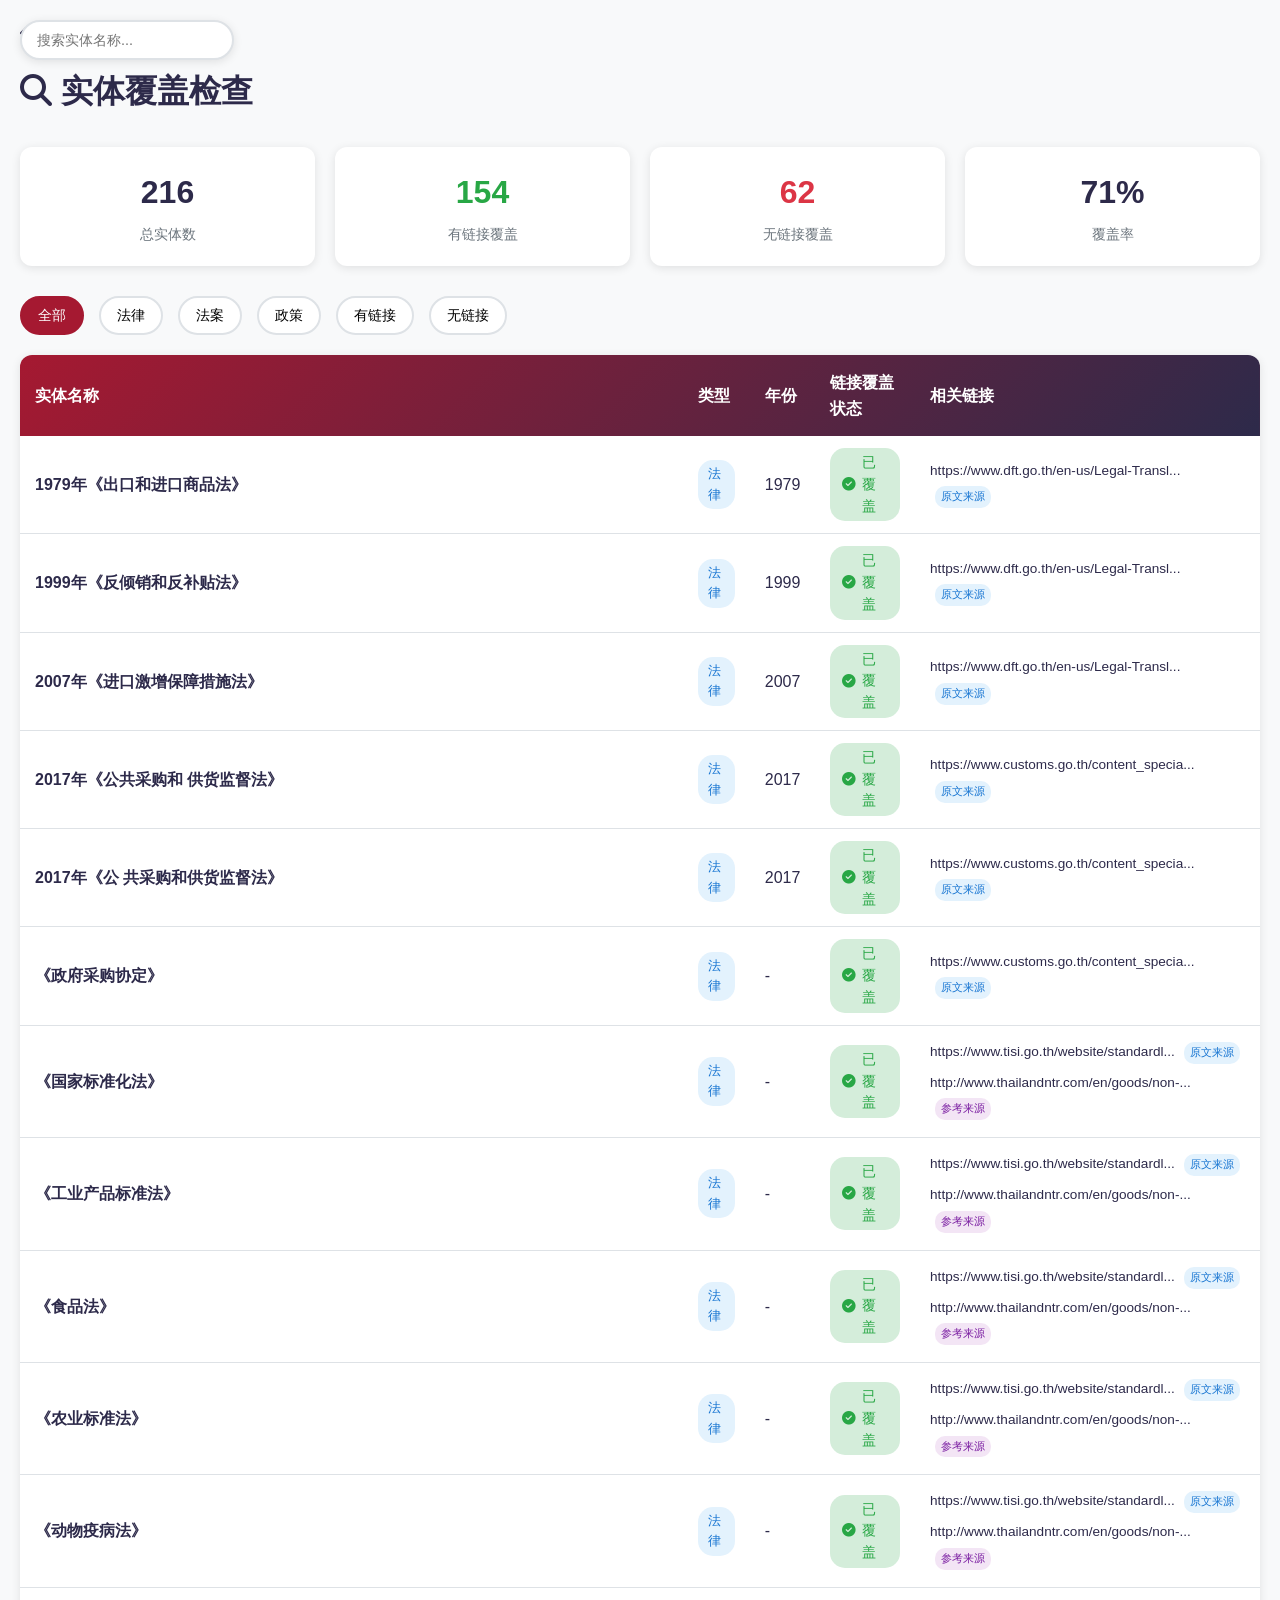
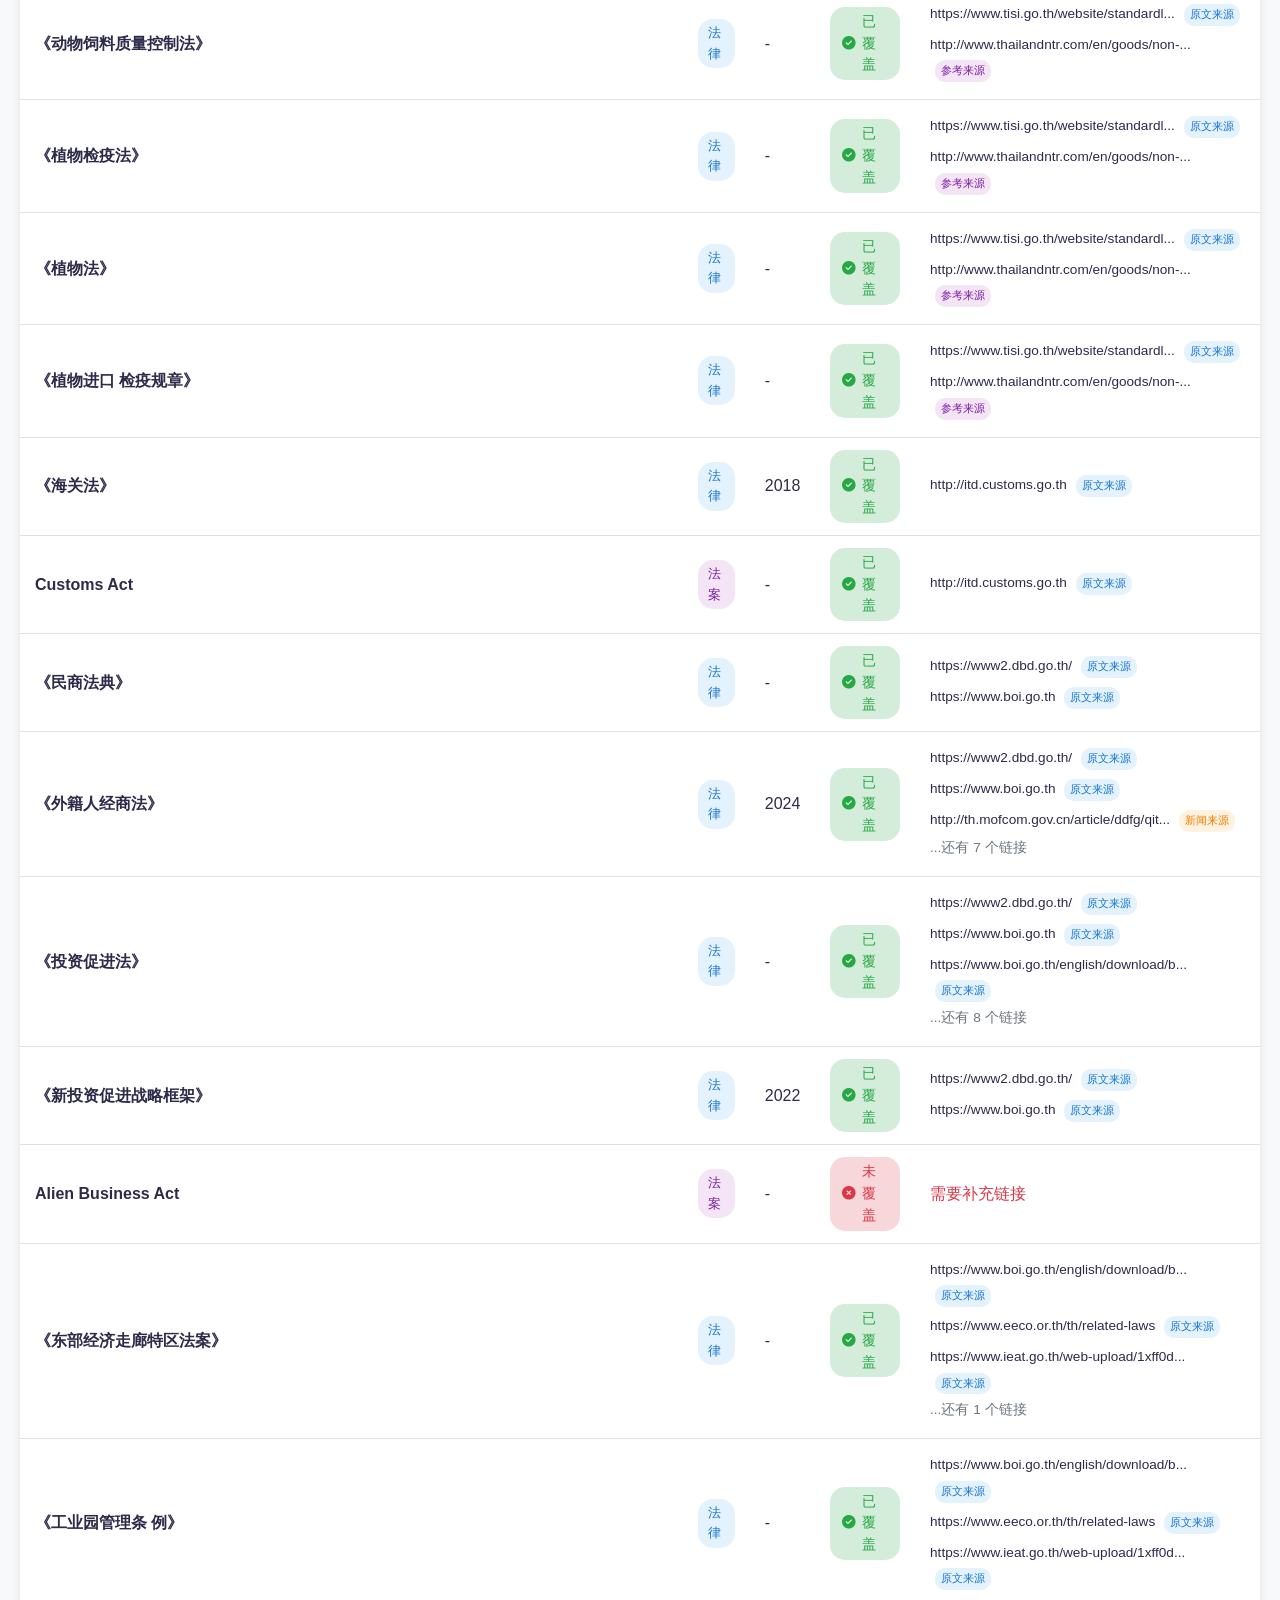
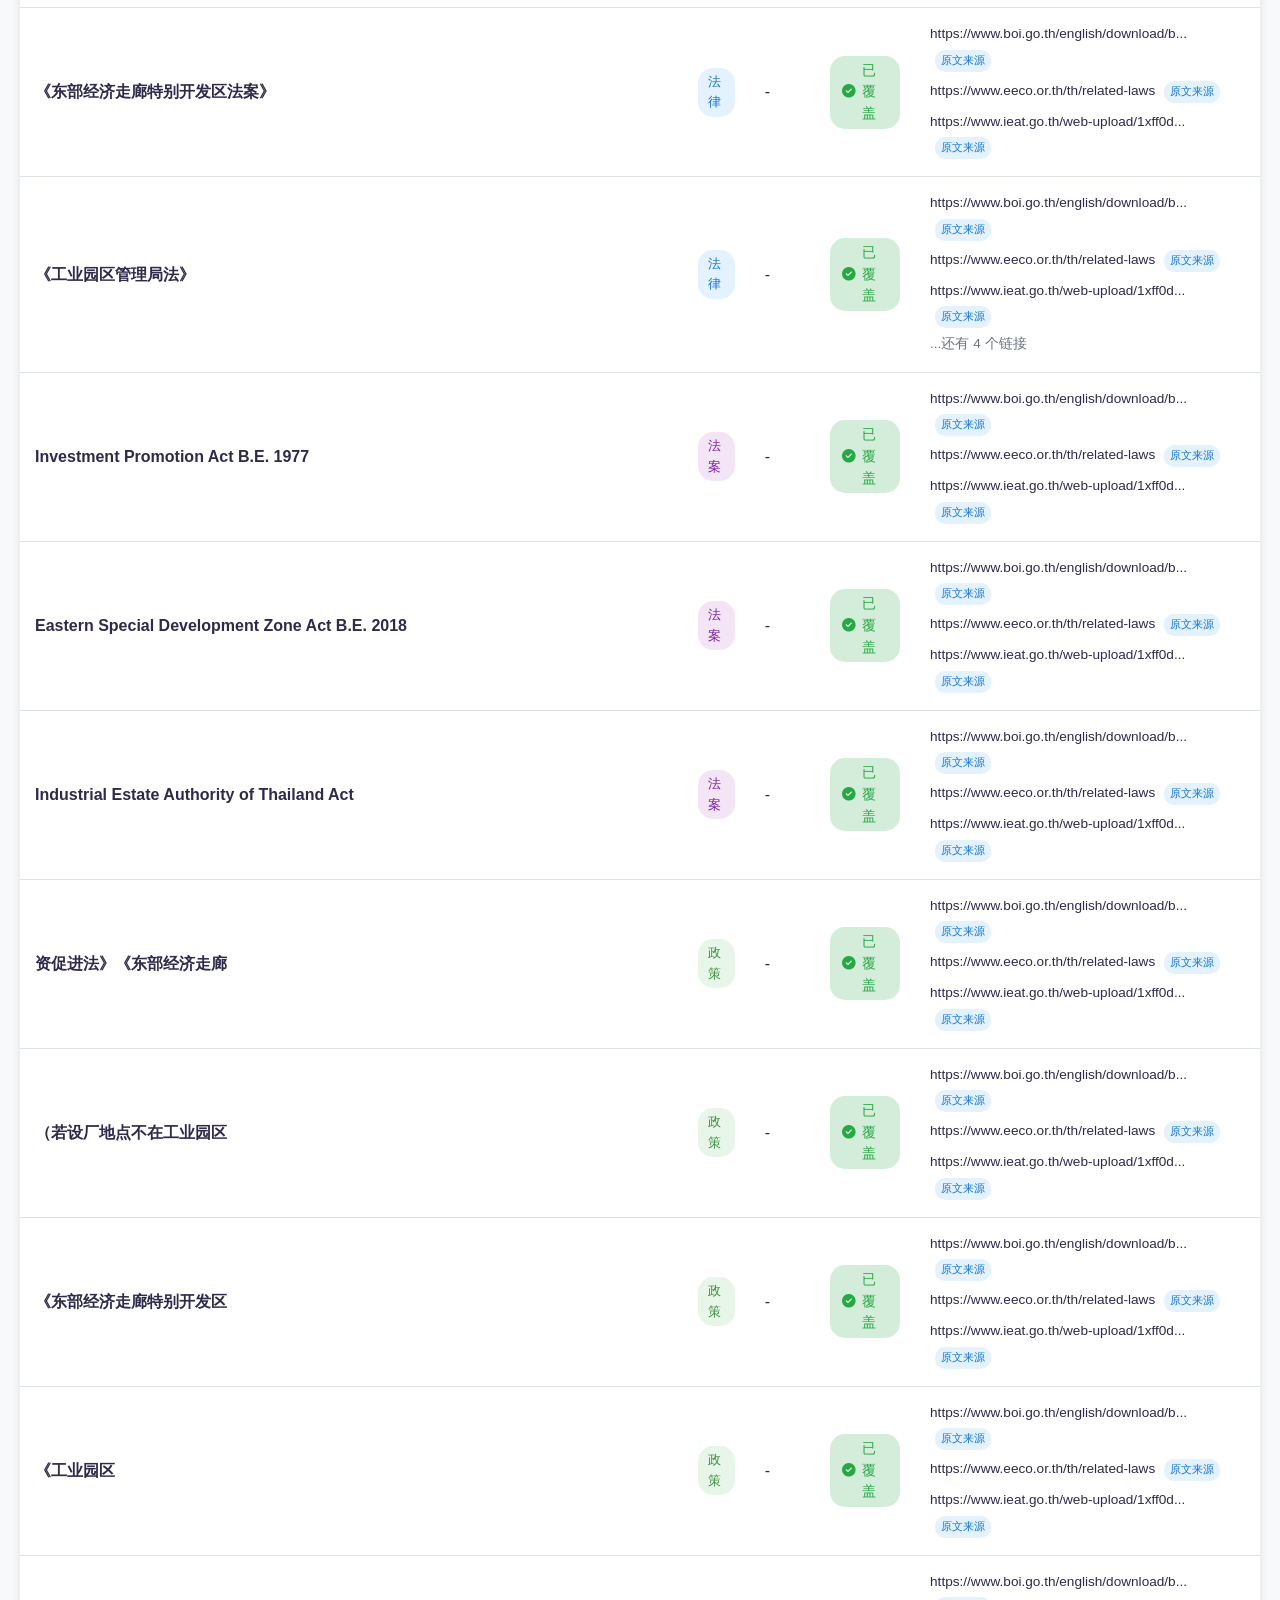
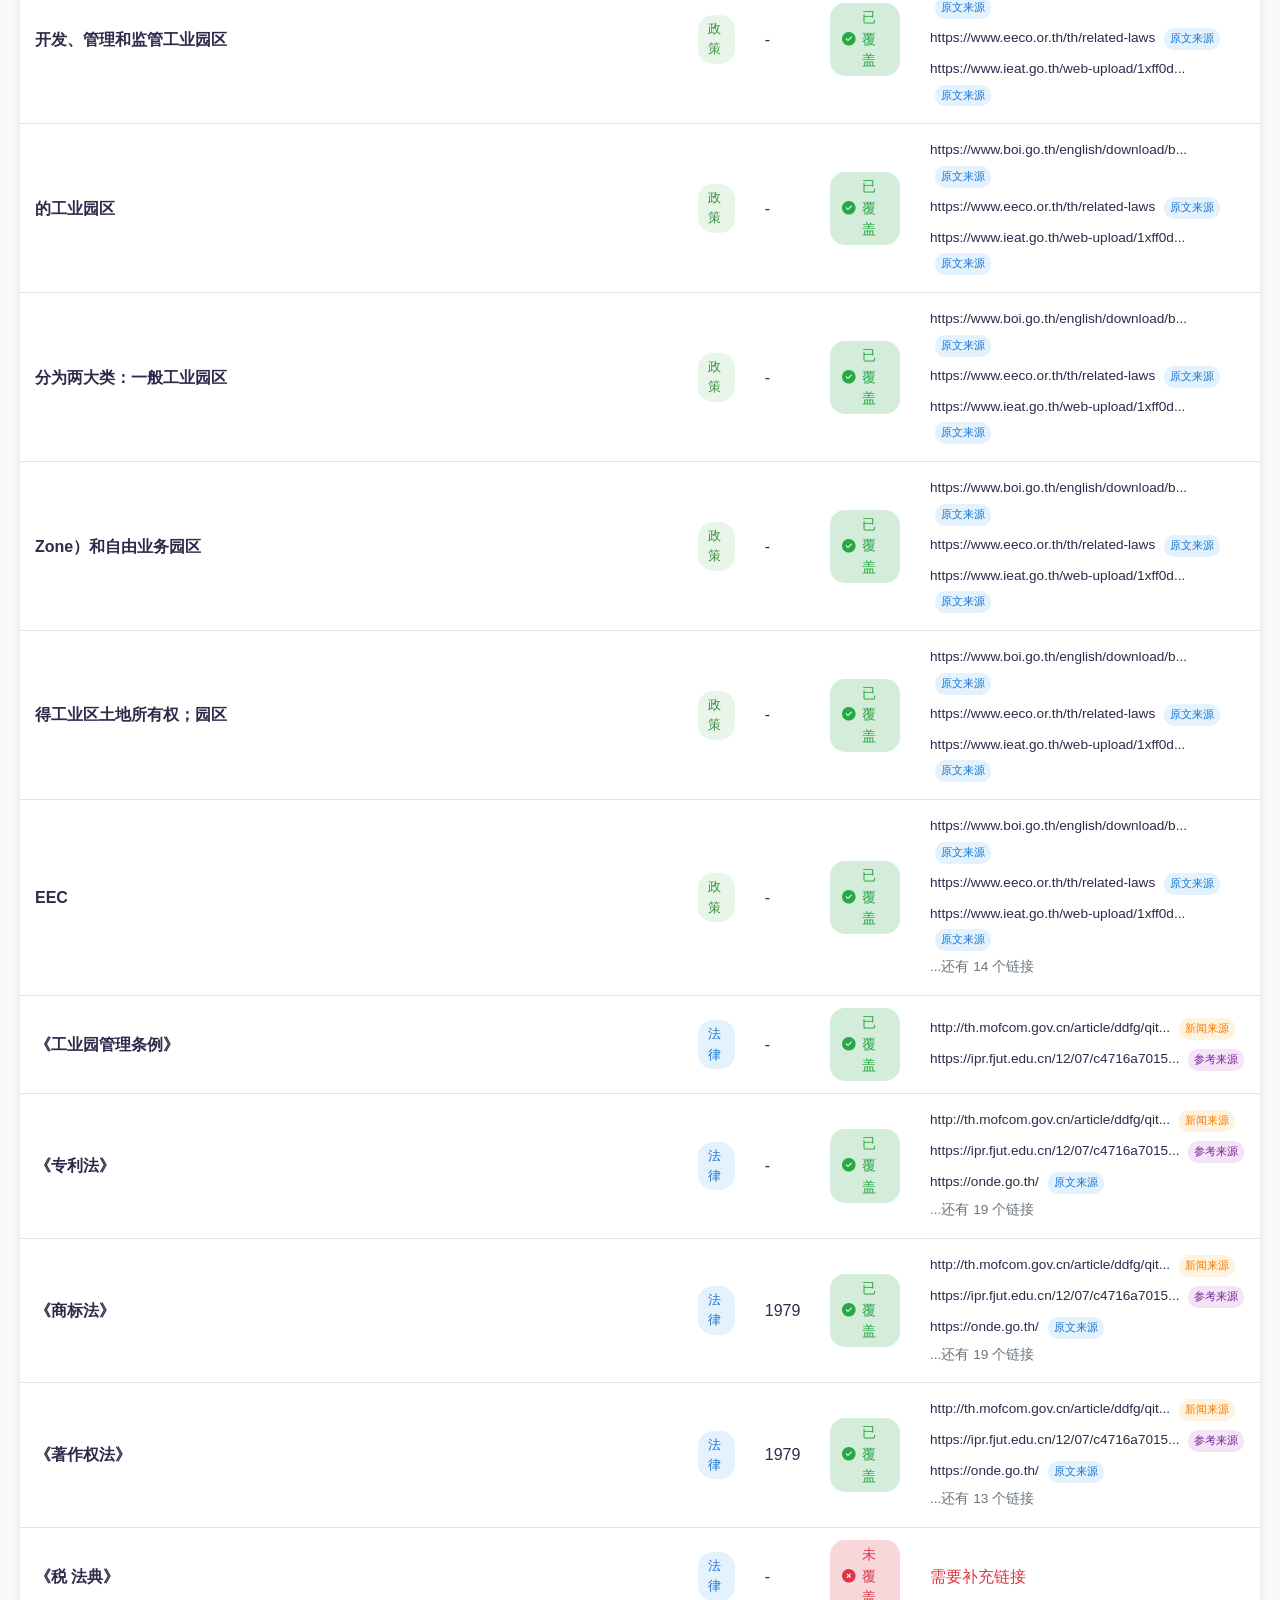
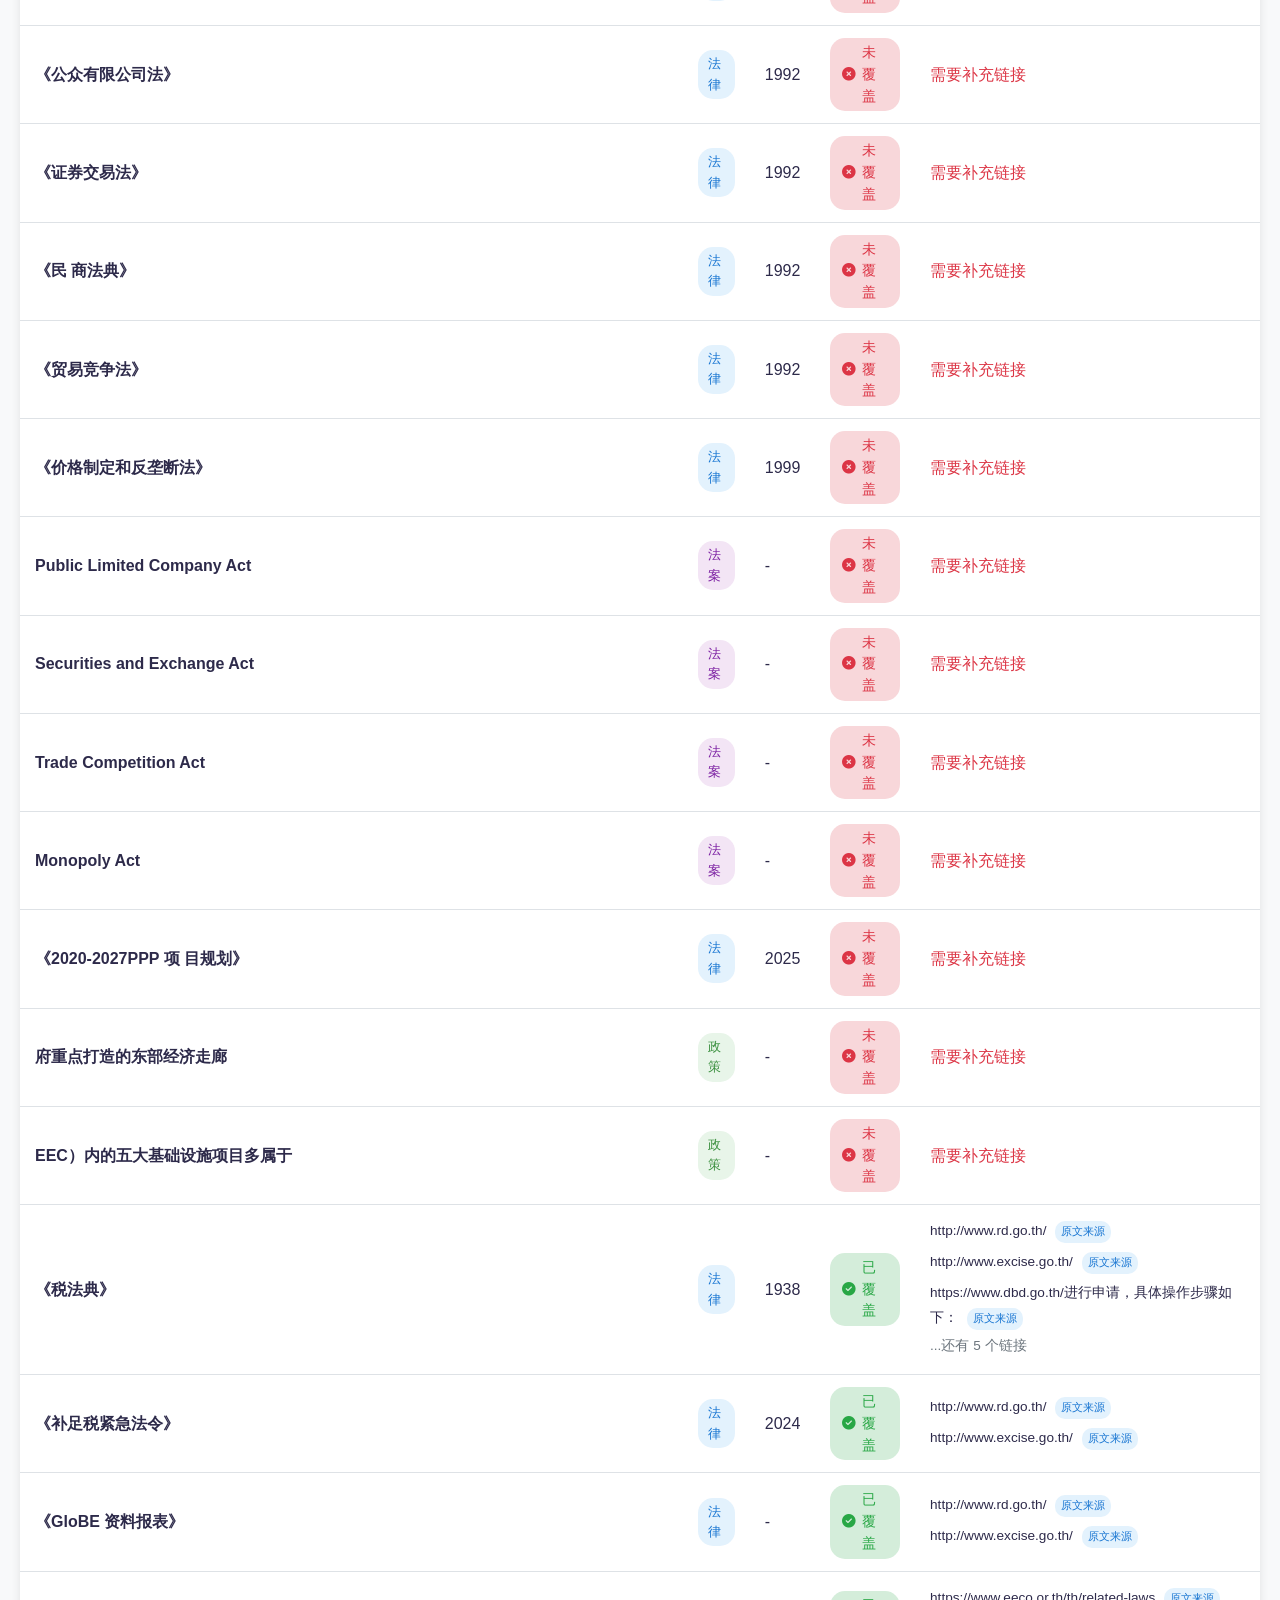
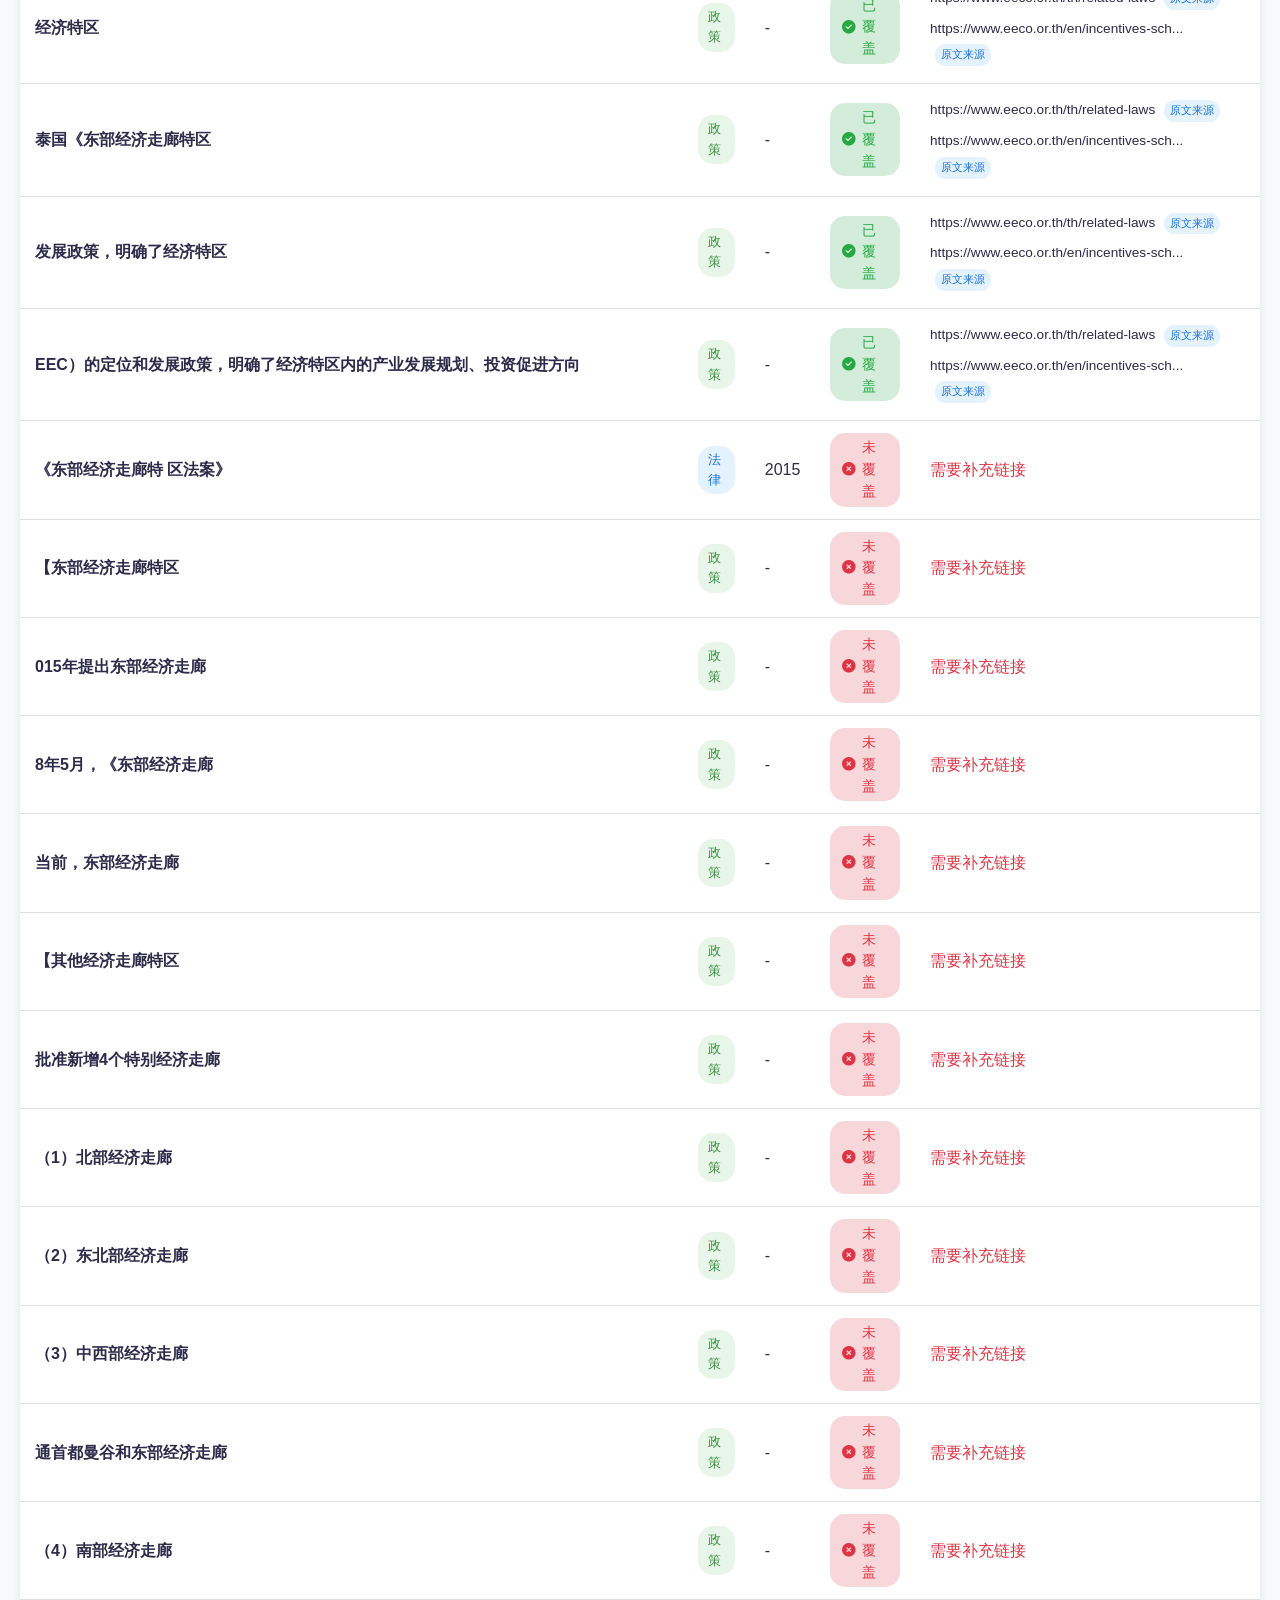
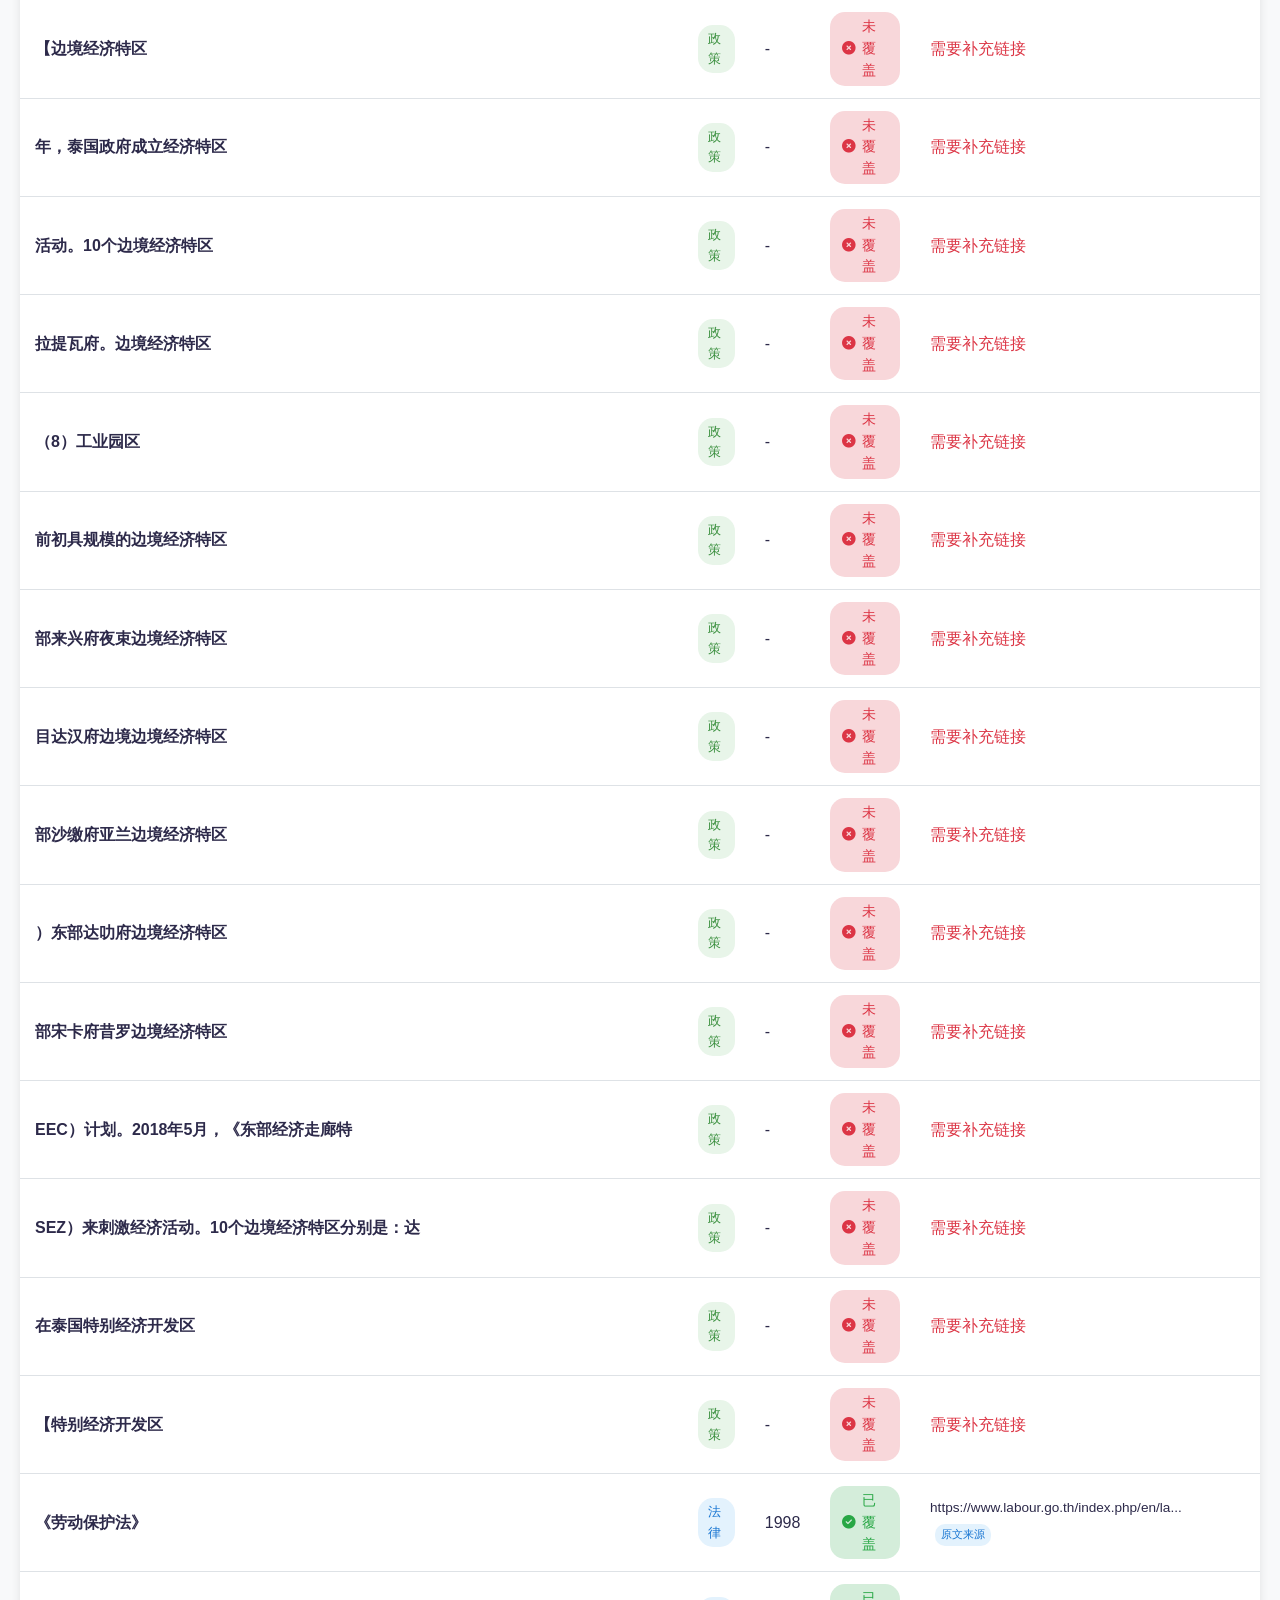
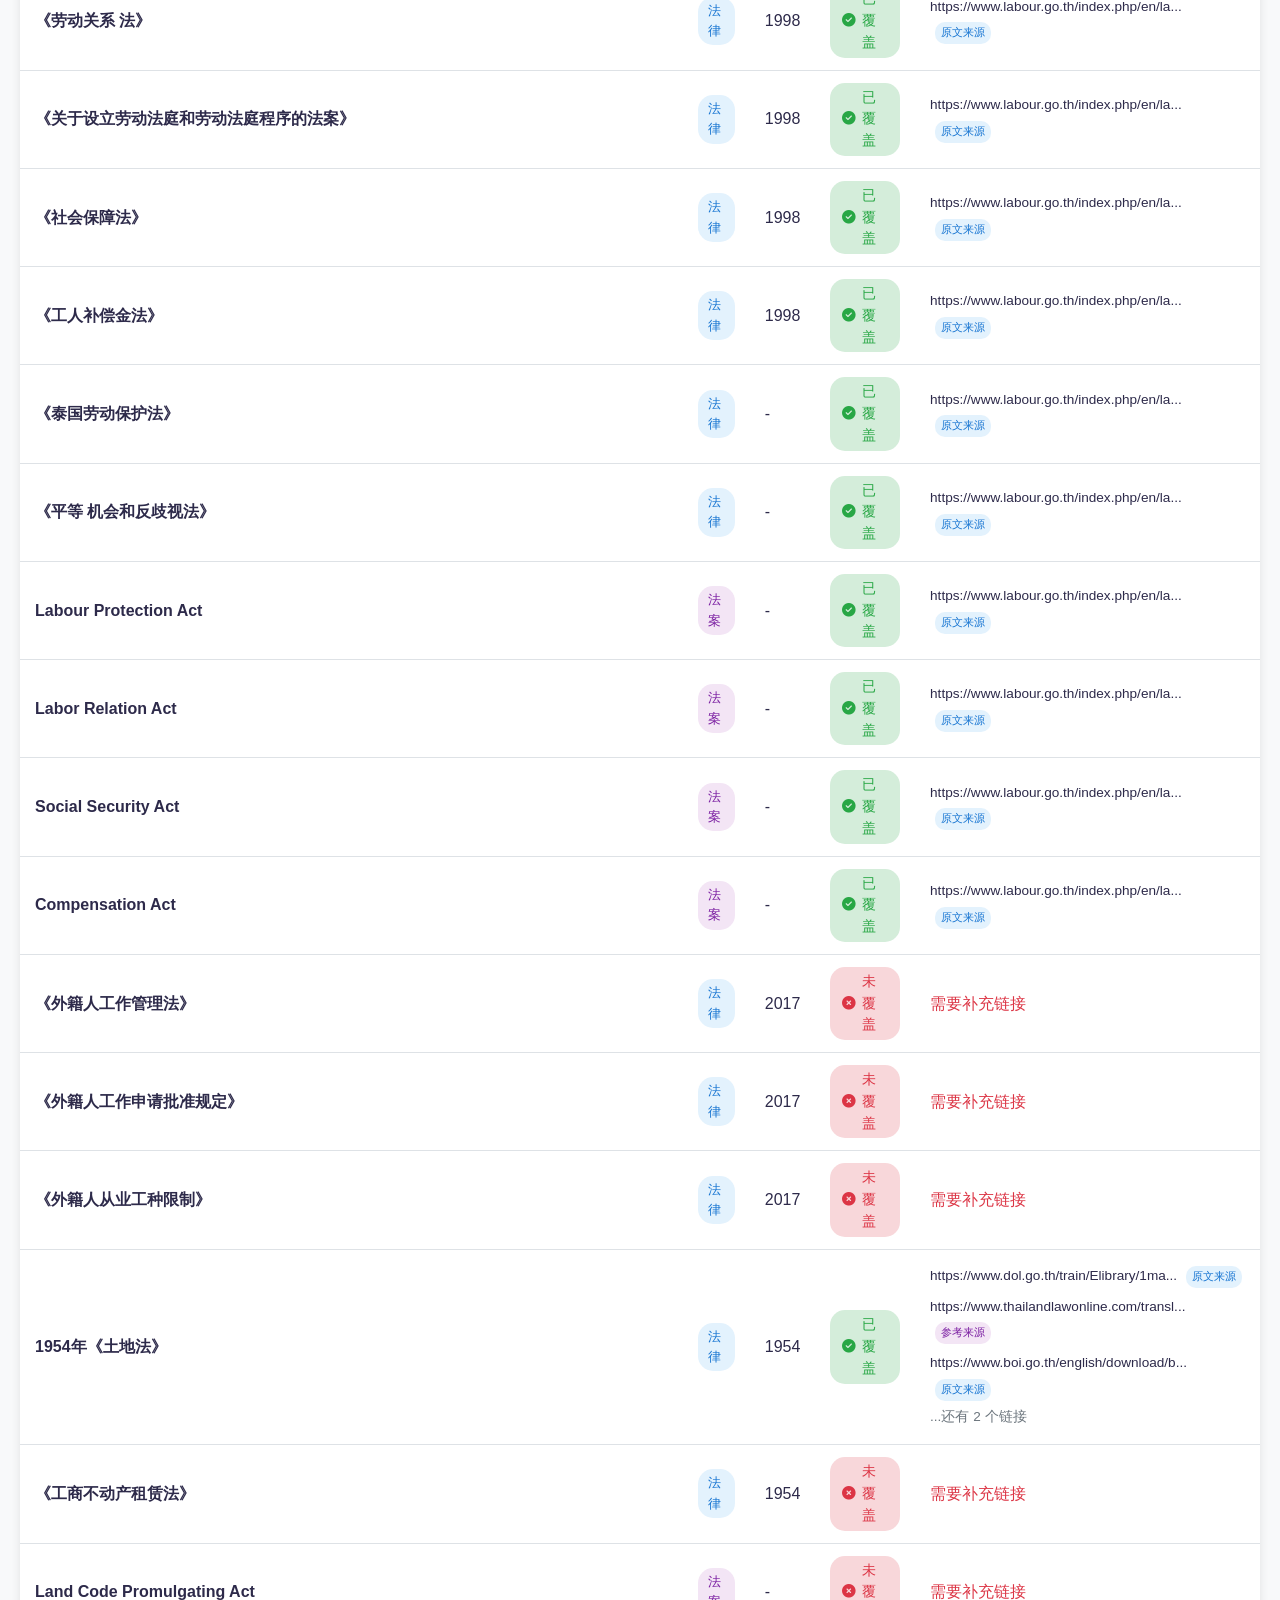
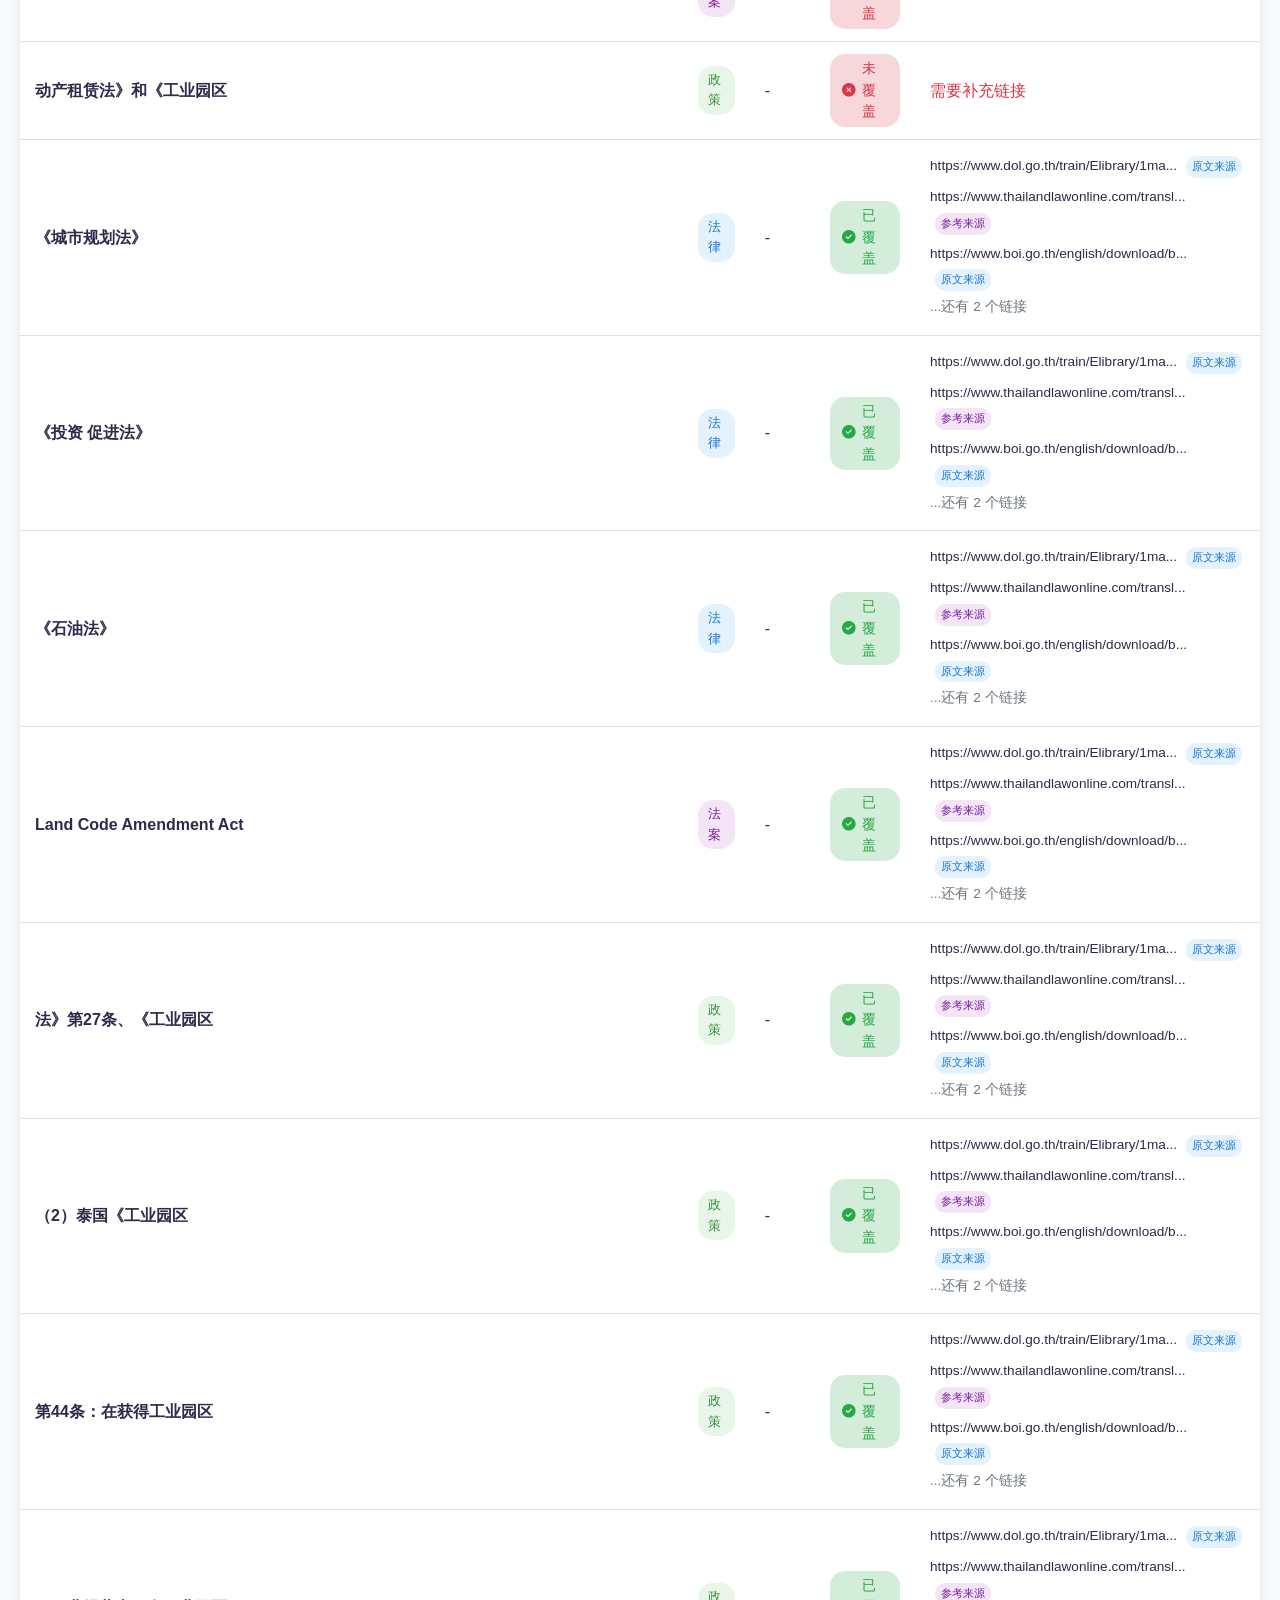
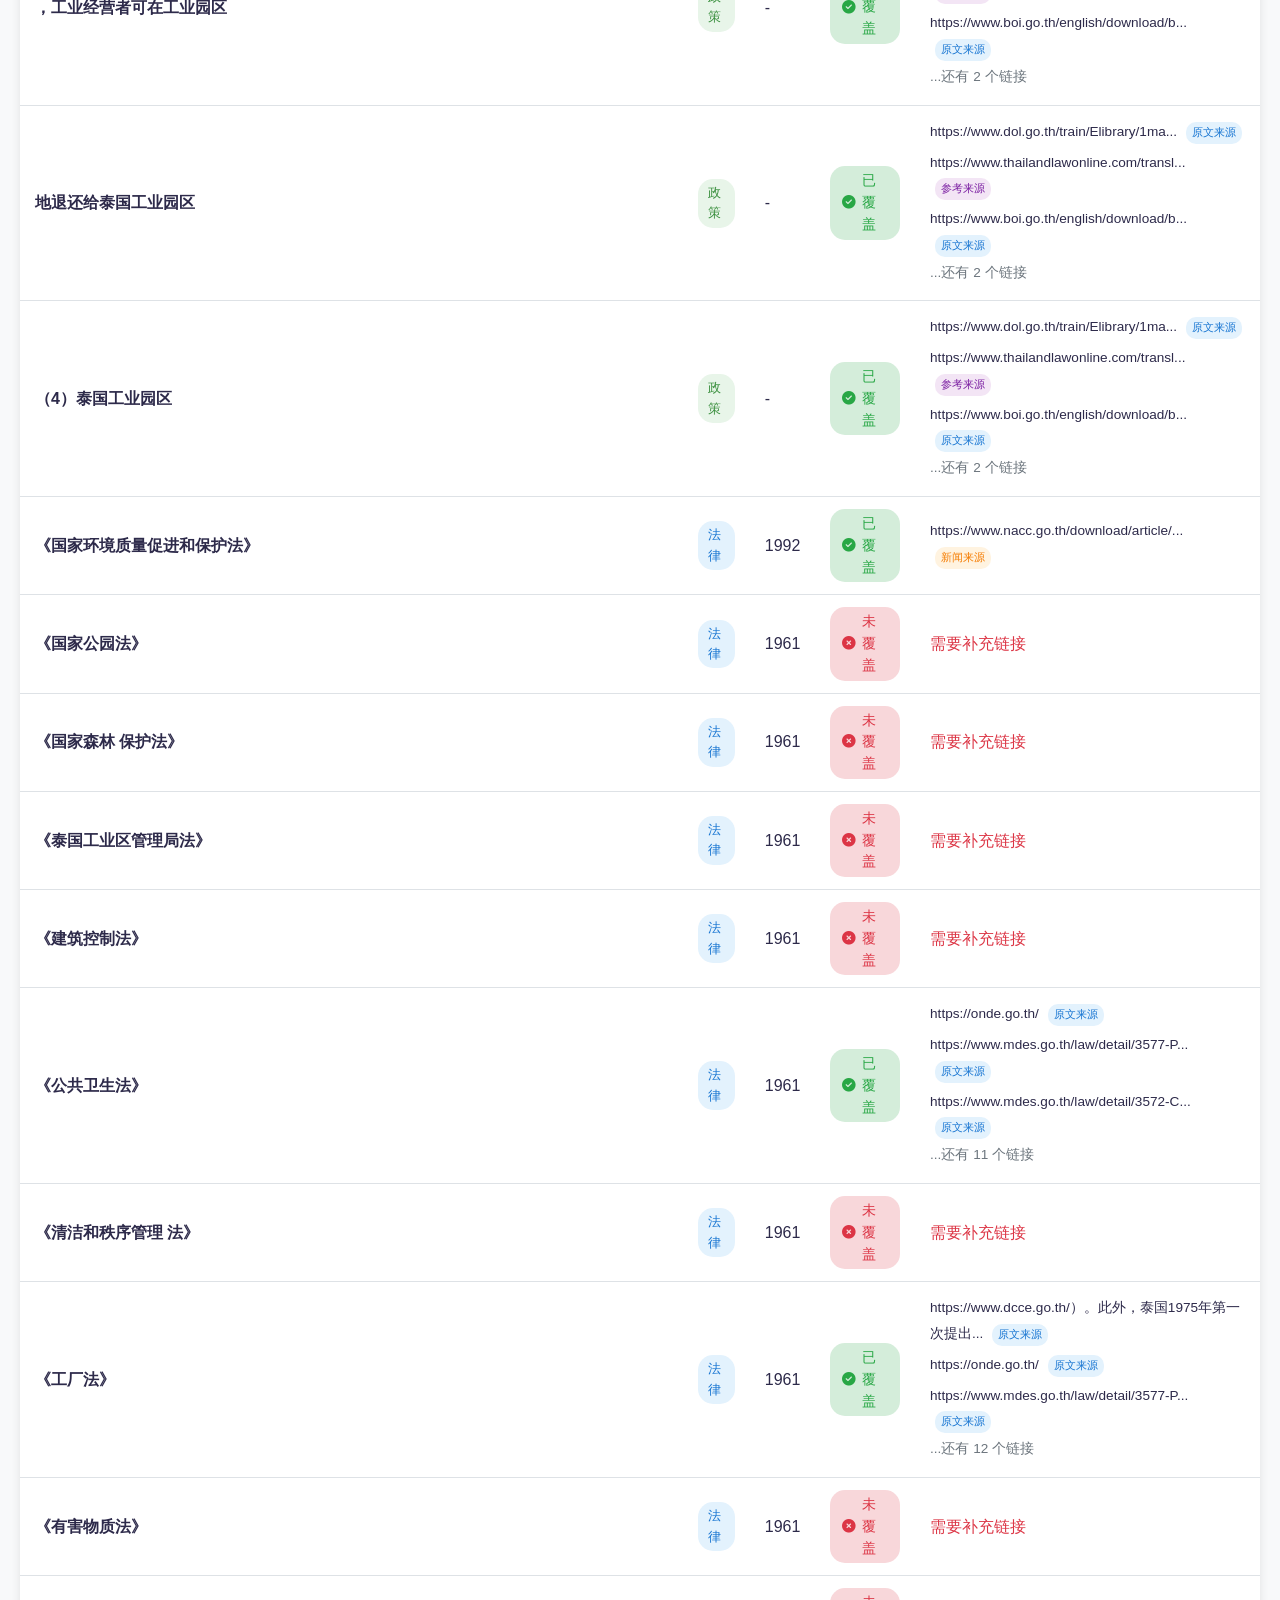
==== entities.html @ 6d640264 "feat: 添加实体覆盖检查、链接功能分类、节点颜色状态" ====
<!DOCTYPE html>
<html lang="zh-CN">
<head>
    <meta charset="UTF-8">
    <meta name="viewport" content="width=device-width, initial-scale=1.0">
    <title>实体覆盖检查 - 泰国投资报告审核系统</title>
    <link rel="stylesheet" href="styles.css">
    <link rel="stylesheet" href="https://cdnjs.cloudflare.com/ajax/libs/font-awesome/6.4.0/css/all.min.css">
    <style>
        .entity-container {
            max-width: 1400px;
            margin: 0 auto;
            padding: 20px;
        }

        .stats-grid {
            display: grid;
            grid-template-columns: repeat(auto-fit, minmax(200px, 1fr));
            gap: 20px;
            margin-bottom: 30px;
        }

        .stat-card {
            background: white;
            border-radius: 12px;
            padding: 20px;
            box-shadow: var(--shadow);
            text-align: center;
        }

        .stat-card h3 {
            font-size: 2rem;
            margin-bottom: 5px;
        }

        .stat-card p {
            color: var(--text-secondary);
            font-size: 0.9rem;
        }

        .stat-card.has-links h3 { color: var(--status-reviewed); }
        .stat-card.no-links h3 { color: var(--status-need-more); }

        .entity-table {
            width: 100%;
            border-collapse: collapse;
            background: white;
            border-radius: 12px;
            overflow: hidden;
            box-shadow: var(--shadow);
        }

        .entity-table thead {
            background: linear-gradient(135deg, var(--thai-red), var(--thai-blue));
            color: white;
        }

        .entity-table th {
            padding: 15px;
            text-align: left;
            font-weight: 600;
        }

        .entity-table td {
            padding: 12px 15px;
            border-bottom: 1px solid var(--border-color);
        }

        .entity-table tbody tr:hover {
            background: var(--bg-primary);
        }

        .entity-type {
            display: inline-block;
            padding: 4px 10px;
            border-radius: 15px;
            font-size: 0.8rem;
            font-weight: 500;
        }

        .entity-type.法律 { background: #E3F2FD; color: #1976D2; }
        .entity-type.法案 { background: #F3E5F5; color: #7B1FA2; }
        .entity-type.政策 { background: #E8F5E9; color: #388E3C; }

        .coverage-status {
            display: inline-flex;
            align-items: center;
            gap: 6px;
            padding: 4px 12px;
            border-radius: 15px;
            font-size: 0.85rem;
        }

        .coverage-status.covered {
            background: #D4EDDA;
            color: var(--status-reviewed);
        }

        .coverage-status.uncovered {
            background: #F8D7DA;
            color: var(--status-need-more);
        }

        .coverage-status.partial {
            background: #FFF3CD;
            color: var(--status-pending);
        }

        .link-list {
            list-style: none;
            margin: 0;
            padding: 0;
        }

        .link-list li {
            margin-bottom: 5px;
        }

        .link-list a {
            color: var(--thai-blue);
            text-decoration: none;
            font-size: 0.85rem;
        }

        .link-list a:hover {
            color: var(--thai-red);
        }

        .link-badge {
            display: inline-block;
            padding: 2px 6px;
            border-radius: 10px;
            font-size: 0.7rem;
            margin-left: 5px;
        }

        .link-badge.原文来源 { background: #E3F2FD; color: #1976D2; }
        .link-badge.新闻来源 { background: #FFF3E0; color: #F57C00; }
        .link-badge.参考来源 { background: #F3E5F5; color: #7B1FA2; }

        .filter-bar {
            display: flex;
            gap: 15px;
            margin-bottom: 20px;
            flex-wrap: wrap;
        }

        .filter-btn {
            padding: 8px 16px;
            border: 2px solid var(--border-color);
            border-radius: 25px;
            background: white;
            cursor: pointer;
            font-size: 0.9rem;
            transition: all 0.3s;
        }

        .filter-btn:hover, .filter-btn.active {
            border-color: var(--thai-red);
            background: var(--thai-red);
            color: white;
        }

        .search-box {
            flex: 1;
            min-width: 200px;
        }

        .search-box input {
            width: 100%;
            padding: 10px 15px;
            border: 2px solid var(--border-color);
            border-radius: 25px;
            font-size: 0.9rem;
        }

        .search-box input:focus {
            outline: none;
            border-color: var(--thai-red);
        }

        .back-link {
            display: inline-flex;
            align-items: center;
            gap: 8px;
            color: var(--thai-blue);
            text-decoration: none;
            margin-bottom: 20px;
            font-weight: 500;
        }

        .back-link:hover {
            color: var(--thai-red);
        }
    </style>
</head>
<body>
    <div class="entity-container">
        <a href="index.html" class="back-link">
            <i class="fas fa-arrow-left"></i> 返回思维导图
        </a>

        <h1 style="margin-bottom: 30px;">
            <i class="fas fa-search"></i> 实体覆盖检查
        </h1>

        <div class="stats-grid" id="stats-grid">
            <!-- 动态生成统计卡片 -->
        </div>

        <div class="filter-bar">
            <div class="search-box">
                <input type="text" id="search-input" placeholder="搜索实体名称...">
            </div>
            <button class="filter-btn active" data-filter="all">全部</button>
            <button class="filter-btn" data-filter="法律">法律</button>
            <button class="filter-btn" data-filter="法案">法案</button>
            <button class="filter-btn" data-filter="政策">政策</button>
            <button class="filter-btn" data-filter="covered">有链接</button>
            <button class="filter-btn" data-filter="uncovered">无链接</button>
        </div>

        <table class="entity-table">
            <thead>
                <tr>
                    <th>实体名称</th>
                    <th>类型</th>
                    <th>年份</th>
                    <th>链接覆盖状态</th>
                    <th>相关链接</th>
                </tr>
            </thead>
            <tbody id="entity-tbody">
                <!-- 动态生成实体行 -->
            </tbody>
        </table>
    </div>

    <script src="data.js"></script>
    <script>
        // 实体覆盖检查逻辑
        class EntityCoverageChecker {
            constructor(data) {
                this.data = data;
                this.entities = this.processEntities();
                this.init();
            }

            processEntities() {
                const entityMap = new Map();

                // 收集所有实体
                this.data.sections.forEach(section => {
                    if (section.features) {
                        section.features.forEach(feature => {
                            if (!entityMap.has(feature.name)) {
                                entityMap.set(feature.name, {
                                    ...feature,
                                    sections: [],
                                    links: []
                                });
                            }
                            const entity = entityMap.get(feature.name);
                            entity.sections.push(section.section_number);

                            // 查找相关链接
                            section.links.forEach(link => {
                                if (!entity.links.find(l => l.url === link.url)) {
                                    entity.links.push({
                                        url: link.url,
                                        description: link.description,
                                        source_type: link.source_type,
                                        content_type: link.content_type
                                    });
                                }
                            });
                        });
                    }
                });

                return Array.from(entityMap.values());
            }

            init() {
                this.renderStats();
                this.renderTable();
                this.bindEvents();
            }

            renderStats() {
                const total = this.entities.length;
                const covered = this.entities.filter(e => e.links.length > 0).length;
                const uncovered = total - covered;

                const statsGrid = document.getElementById('stats-grid');
                statsGrid.innerHTML = `
                    <div class="stat-card">
                        <h3>${total}</h3>
                        <p>总实体数</p>
                    </div>
                    <div class="stat-card has-links">
                        <h3>${covered}</h3>
                        <p>有链接覆盖</p>
                    </div>
                    <div class="stat-card no-links">
                        <h3>${uncovered}</h3>
                        <p>无链接覆盖</p>
                    </div>
                    <div class="stat-card">
                        <h3>${Math.round(covered / total * 100)}%</h3>
                        <p>覆盖率</p>
                    </div>
                `;
            }

            renderTable(filter = 'all', search = '') {
                const tbody = document.getElementById('entity-tbody');
                let filtered = this.entities;

                // 应用过滤器
                if (filter === 'covered') {
                    filtered = filtered.filter(e => e.links.length > 0);
                } else if (filter === 'uncovered') {
                    filtered = filtered.filter(e => e.links.length === 0);
                } else if (filter !== 'all') {
                    filtered = filtered.filter(e => e.type === filter);
                }

                // 应用搜索
                if (search) {
                    search = search.toLowerCase();
                    filtered = filtered.filter(e =>
                        e.name.toLowerCase().includes(search)
                    );
                }

                tbody.innerHTML = filtered.map(entity => `
                    <tr>
                        <td><strong>${entity.name}</strong></td>
                        <td><span class="entity-type ${entity.type}">${entity.type}</span></td>
                        <td>${entity.year || '-'}</td>
                        <td>
                            <span class="coverage-status ${entity.links.length > 0 ? 'covered' : 'uncovered'}">
                                <i class="fas fa-${entity.links.length > 0 ? 'check-circle' : 'times-circle'}"></i>
                                ${entity.links.length > 0 ? '已覆盖' : '未覆盖'}
                            </span>
                        </td>
                        <td>
                            ${entity.links.length > 0 ? `
                                <ul class="link-list">
                                    ${entity.links.slice(0, 3).map(link => `
                                        <li>
                                            <a href="${link.url}" target="_blank">
                                                ${link.url.length > 40 ? link.url.substring(0, 40) + '...' : link.url}
                                            </a>
                                            <span class="link-badge ${link.source_type}">${link.source_type}</span>
                                        </li>
                                    `).join('')}
                                    ${entity.links.length > 3 ? `<li style="color: var(--text-secondary); font-size: 0.85rem;">...还有 ${entity.links.length - 3} 个链接</li>` : ''}
                                </ul>
                            ` : '<span style="color: var(--status-need-more);">需要补充链接</span>'}
                        </td>
                    </tr>
                `).join('');
            }

            bindEvents() {
                // 搜索
                document.getElementById('search-input').addEventListener('input', (e) => {
                    const activeFilter = document.querySelector('.filter-btn.active').dataset.filter;
                    this.renderTable(activeFilter, e.target.value);
                });

                // 过滤按钮
                document.querySelectorAll('.filter-btn').forEach(btn => {
                    btn.addEventListener('click', (e) => {
                        document.querySelectorAll('.filter-btn').forEach(b => b.classList.remove('active'));
                        e.target.classList.add('active');
                        const search = document.getElementById('search-input').value;
                        this.renderTable(e.target.dataset.filter, search);
                    });
                });
            }
        }

        // 初始化
        document.addEventListener('DOMContentLoaded', () => {
            new EntityCoverageChecker(reportData);
        });
    </script>
</body>
</html>
---- styles.css ----
/* 泰国主题色 */
:root {
    --thai-red: #A51931;
    --thai-blue: #2D2A4A;
    --thai-white: #FFFFFF;
    --thai-gold: #F4C430;
    --bg-primary: #F8F9FA;
    --bg-secondary: #FFFFFF;
    --text-primary: #2D2A4A;
    --text-secondary: #6C757D;
    --border-color: #DEE2E6;
    --shadow: 0 2px 10px rgba(0,0,0,0.1);
    --shadow-hover: 0 4px 20px rgba(0,0,0,0.15);

    /* 审核状态颜色 */
    --status-reviewed: #28A745;
    --status-pending: #FFC107;
    --status-need-more: #DC3545;
}

* {
    margin: 0;
    padding: 0;
    box-sizing: border-box;
}

body {
    font-family: -apple-system, BlinkMacSystemFont, "Segoe UI", Roboto, "Helvetica Neue", Arial, sans-serif;
    background-color: var(--bg-primary);
    color: var(--text-primary);
    line-height: 1.6;
}

/* 顶部导航栏 */
.header {
    background: linear-gradient(135deg, var(--thai-red), var(--thai-blue));
    color: var(--thai-white);
    padding: 15px 30px;
    display: flex;
    justify-content: space-between;
    align-items: center;
    box-shadow: var(--shadow);
    position: sticky;
    top: 0;
    z-index: 100;
}

.header h1 {
    font-size: 1.5rem;
    font-weight: 600;
}

.header h1 i {
    margin-right: 10px;
    color: var(--thai-gold);
}

.subtitle {
    font-size: 0.85rem;
    opacity: 0.9;
    margin-top: 5px;
    display: block;
}

.header-right {
    display: flex;
    align-items: center;
    gap: 20px;
}

.stats {
    display: flex;
    gap: 15px;
}

.stat-item {
    font-size: 0.9rem;
    padding: 5px 12px;
    background: rgba(255,255,255,0.15);
    border-radius: 20px;
}

.stat-item i {
    margin-right: 5px;
}

/* 按钮样式 */
.btn {
    padding: 8px 16px;
    border: none;
    border-radius: 6px;
    cursor: pointer;
    font-size: 0.9rem;
    transition: all 0.3s ease;
    display: flex;
    align-items: center;
    gap: 6px;
}

.btn-primary {
    background-color: var(--thai-gold);
    color: var(--thai-blue);
}

.btn-primary:hover {
    background-color: #E6B800;
    transform: translateY(-1px);
}

.btn-secondary {
    background-color: rgba(255,255,255,0.2);
    color: var(--thai-white);
    border: 1px solid rgba(255,255,255,0.3);
}

.btn-secondary:hover {
    background-color: rgba(255,255,255,0.3);
}

/* 主内容区 */
.main-content {
    display: flex;
    height: calc(100vh - 70px);
    position: relative;
}

/* 思维导图容器 */
.mindmap-container {
    flex: 1;
    overflow: hidden;
    background-color: var(--bg-secondary);
    position: relative;
}

.mindmap-loading {
    position: absolute;
    top: 50%;
    left: 50%;
    transform: translate(-50%, -50%);
    text-align: center;
    color: var(--text-secondary);
}

.mindmap-loading i {
    font-size: 3rem;
    margin-bottom: 15px;
    color: var(--thai-red);
}

/* SVG样式 */
.mindmap-svg {
    width: 100%;
    height: 100%;
}

.node {
    cursor: pointer;
}

.node rect {
    stroke-width: 2px;
    rx: 8;
    ry: 8;
    transition: all 0.3s ease;
}

.node:hover rect {
    filter: brightness(1.1);
    stroke-width: 3px;
}

.node text {
    font-size: 13px;
    fill: var(--text-primary);
}

.link {
    fill: none;
    stroke: var(--border-color);
    stroke-width: 2px;
    stroke-opacity: 0.6;
}

/* 节点状态颜色 */
.node-reviewed rect {
    fill: #D4EDDA;
    stroke: var(--status-reviewed);
}

.node-pending rect {
    fill: #FFF3CD;
    stroke: var(--status-pending);
}

.node-need-more rect {
    fill: #F8D7DA;
    stroke: var(--status-need-more);
}

/* 侧边栏 */
.sidebar {
    width: 450px;
    background: var(--bg-secondary);
    border-left: 1px solid var(--border-color);
    display: flex;
    flex-direction: column;
    transform: translateX(100%);
    transition: transform 0.3s ease;
    position: absolute;
    right: 0;
    top: 0;
    bottom: 0;
    z-index: 50;
    box-shadow: -4px 0 20px rgba(0,0,0,0.1);
}

.sidebar.open {
    transform: translateX(0);
}

.sidebar-header {
    padding: 20px;
    background: linear-gradient(135deg, var(--thai-red), var(--thai-blue));
    color: var(--thai-white);
    display: flex;
    justify-content: space-between;
    align-items: center;
}

.sidebar-header h2 {
    font-size: 1.1rem;
    font-weight: 600;
}

.close-btn {
    background: none;
    border: none;
    color: var(--thai-white);
    font-size: 1.2rem;
    cursor: pointer;
    padding: 5px;
    opacity: 0.8;
    transition: opacity 0.2s;
}

.close-btn:hover {
    opacity: 1;
}

.sidebar-content {
    flex: 1;
    overflow-y: auto;
    padding: 20px;
}

.placeholder {
    text-align: center;
    color: var(--text-secondary);
    padding: 40px 20px;
}

.placeholder i {
    font-size: 3rem;
    margin-bottom: 15px;
    opacity: 0.5;
}

/* 节点详情卡片 */
.node-detail {
    display: none;
}

.node-detail.active {
    display: block;
}

.detail-header {
    margin-bottom: 20px;
}

.detail-header h3 {
    color: var(--thai-blue);
    font-size: 1.2rem;
    margin-bottom: 10px;
    padding-bottom: 10px;
    border-bottom: 2px solid var(--thai-red);
}

.status-selector {
    display: flex;
    gap: 10px;
    margin-bottom: 15px;
}

.status-btn {
    padding: 6px 12px;
    border: 2px solid;
    border-radius: 20px;
    cursor: pointer;
    font-size: 0.85rem;
    transition: all 0.3s ease;
    background: transparent;
}

.status-btn.reviewed {
    border-color: var(--status-reviewed);
    color: var(--status-reviewed);
}

.status-btn.reviewed.active, .status-btn.reviewed:hover {
    background: var(--status-reviewed);
    color: white;
}

.status-btn.pending {
    border-color: var(--status-pending);
    color: var(--status-pending);
}

.status-btn.pending.active, .status-btn.pending:hover {
    background: var(--status-pending);
    color: var(--thai-blue);
}

.status-btn.need-more {
    border-color: var(--status-need-more);
    color: var(--status-need-more);
}

.status-btn.need-more.active, .status-btn.need-more:hover {
    background: var(--status-need-more);
    color: white;
}

/* 内容区域 */
.content-section {
    margin-bottom: 20px;
}

.content-section h4 {
    color: var(--thai-blue);
    font-size: 0.95rem;
    margin-bottom: 10px;
    display: flex;
    align-items: center;
    gap: 8px;
}

.content-section h4 i {
    color: var(--thai-red);
}

.content-box {
    background: var(--bg-primary);
    border: 1px solid var(--border-color);
    border-radius: 8px;
    padding: 15px;
    font-size: 0.9rem;
    line-height: 1.8;
    max-height: 300px;
    overflow-y: auto;
}

.content-box.original {
    white-space: pre-wrap;
}

/* 链接列表 */
.links-list {
    list-style: none;
}

.link-item {
    background: var(--bg-primary);
    border: 1px solid var(--border-color);
    border-radius: 8px;
    padding: 12px;
    margin-bottom: 10px;
    transition: all 0.3s ease;
}

.link-item:hover {
    border-color: var(--thai-red);
    box-shadow: var(--shadow);
}

.link-url {
    color: var(--thai-blue);
    text-decoration: none;
    font-weight: 500;
    word-break: break-all;
    display: block;
    margin-bottom: 8px;
}

.link-url:hover {
    color: var(--thai-red);
}

.link-description {
    font-size: 0.85rem;
    color: var(--text-secondary);
    padding-left: 12px;
    border-left: 3px solid var(--thai-gold);
}

.link-actions {
    display: flex;
    gap: 8px;
    margin-top: 10px;
}

.link-btn {
    padding: 4px 10px;
    border: 1px solid var(--border-color);
    border-radius: 4px;
    background: white;
    cursor: pointer;
    font-size: 0.8rem;
    transition: all 0.2s;
}

.link-btn:hover {
    background: var(--thai-red);
    color: white;
    border-color: var(--thai-red);
}

/* 注释区域 */
.notes-section {
    margin-top: 20px;
}

.note-card {
    background: #FFF9C4;
    border-left: 4px solid var(--thai-gold);
    padding: 12px;
    margin-bottom: 10px;
    border-radius: 0 8px 8px 0;
    position: relative;
}

.note-card .note-time {
    font-size: 0.75rem;
    color: var(--text-secondary);
    margin-bottom: 5px;
}

.note-card .note-text {
    font-size: 0.9rem;
    line-height: 1.5;
}

.note-card .delete-note {
    position: absolute;
    top: 8px;
    right: 8px;
    background: none;
    border: none;
    color: var(--text-secondary);
    cursor: pointer;
    opacity: 0.5;
}

.note-card .delete-note:hover {
    opacity: 1;
    color: var(--status-need-more);
}

/* 图例 */
.legend {
    position: fixed;
    bottom: 20px;
    left: 20px;
    background: var(--bg-secondary);
    padding: 15px 20px;
    border-radius: 10px;
    box-shadow: var(--shadow);
    z-index: 40;
}

.legend h3 {
    font-size: 0.85rem;
    color: var(--text-secondary);
    margin-bottom: 10px;
}

.legend-items {
    display: flex;
    gap: 15px;
}

.legend-item {
    display: flex;
    align-items: center;
    gap: 6px;
    font-size: 0.85rem;
}

.dot {
    width: 12px;
    height: 12px;
    border-radius: 50%;
}

.dot.reviewed { background: var(--status-reviewed); }
.dot.pending { background: var(--status-pending); }
.dot.need-more { background: var(--status-need-more); }

/* 模态框 */
.modal {
    display: none;
    position: fixed;
    top: 0;
    left: 0;
    width: 100%;
    height: 100%;
    background: rgba(0,0,0,0.5);
    z-index: 200;
    align-items: center;
    justify-content: center;
}

.modal.active {
    display: flex;
}

.modal-content {
    background: var(--bg-secondary);
    border-radius: 12px;
    width: 90%;
    max-width: 500px;
    max-height: 80vh;
    overflow: hidden;
    display: flex;
    flex-direction: column;
    box-shadow: 0 10px 40px rgba(0,0,0,0.2);
}

.modal-wide {
    max-width: 900px;
}

.modal-header {
    padding: 20px;
    background: linear-gradient(135deg, var(--thai-red), var(--thai-blue));
    color: var(--thai-white);
    display: flex;
    justify-content: space-between;
    align-items: center;
}

.modal-header h3 {
    font-size: 1.1rem;
}

.modal-body {
    padding: 20px;
    flex: 1;
    overflow-y: auto;
}

.modal-body textarea {
    width: 100%;
    height: 150px;
    padding: 12px;
    border: 1px solid var(--border-color);
    border-radius: 8px;
    resize: vertical;
    font-size: 0.95rem;
    line-height: 1.5;
}

.modal-body textarea:focus {
    outline: none;
    border-color: var(--thai-red);
}

.note-tags {
    margin-top: 15px;
    display: flex;
    align-items: center;
    gap: 8px;
    flex-wrap: wrap;
}

.note-tags label {
    font-size: 0.85rem;
    color: var(--text-secondary);
}

.tag-btn {
    padding: 4px 10px;
    border: 1px solid var(--border-color);
    border-radius: 15px;
    background: white;
    cursor: pointer;
    font-size: 0.8rem;
    transition: all 0.2s;
}

.tag-btn:hover {
    background: var(--thai-red);
    color: white;
    border-color: var(--thai-red);
}

.modal-footer {
    padding: 15px 20px;
    background: var(--bg-primary);
    display: flex;
    justify-content: flex-end;
    gap: 10px;
}

/* 对比模态框 */
.compare-body {
    display: flex;
    gap: 20px;
}

.compare-panel {
    flex: 1;
}

.compare-panel h4 {
    margin-bottom: 10px;
    color: var(--thai-blue);
    font-size: 1rem;
}

.compare-content {
    background: var(--bg-primary);
    border: 1px solid var(--border-color);
    border-radius: 8px;
    padding: 15px;
    height: 300px;
    overflow-y: auto;
    font-size: 0.9rem;
    line-height: 1.6;
}

.compare-actions {
    display: flex;
    gap: 20px;
    margin-right: auto;
}

.compare-actions label {
    display: flex;
    align-items: center;
    gap: 6px;
    cursor: pointer;
    font-size: 0.9rem;
}

.fetch-loading {
    text-align: center;
    padding: 40px;
    color: var(--text-secondary);
}

.fetch-loading i {
    font-size: 2rem;
    margin-bottom: 10px;
    color: var(--thai-red);
}

/* 响应式设计 */
@media (max-width: 1200px) {
    .sidebar {
        width: 380px;
    }
}

@media (max-width: 992px) {
    .header {
        flex-direction: column;
        gap: 15px;
        padding: 15px;
    }

    .header-right {
        flex-wrap: wrap;
        justify-content: center;
    }

    .stats {
        flex-wrap: wrap;
        justify-content: center;
    }
}

@media (max-width: 768px) {
    .sidebar {
        width: 100%;
    }

    .compare-body {
        flex-direction: column;
    }

    .legend {
        left: 10px;
        bottom: 10px;
    }
}

/* 动画 */
@keyframes fadeIn {
    from { opacity: 0; }
    to { opacity: 1; }
}

@keyframes slideIn {
    from { transform: translateX(100%); }
    to { transform: translateX(0); }
}

.fade-in {
    animation: fadeIn 0.3s ease;
}

/* 工具提示 */
.tooltip {
    position: absolute;
    background: var(--thai-blue);
    color: white;
    padding: 8px 12px;
    border-radius: 6px;
    font-size: 0.8rem;
    pointer-events: none;
    opacity: 0;
    transition: opacity 0.2s;
    z-index: 1000;
    max-width: 250px;
}

.tooltip.show {
    opacity: 1;
}

/* 展开/折叠指示器 */
.expand-indicator {
    font-size: 10px;
    fill: var(--text-secondary);
}

/* 搜索框 */
.search-box {
    position: absolute;
    top: 20px;
    left: 20px;
    z-index: 60;
}

.search-box input {
    padding: 10px 15px;
    border: 1px solid var(--border-color);
    border-radius: 25px;
    width: 250px;
    font-size: 0.9rem;
    box-shadow: var(--shadow);
}

.search-box input:focus {
    outline: none;
    border-color: var(--thai-red);
}
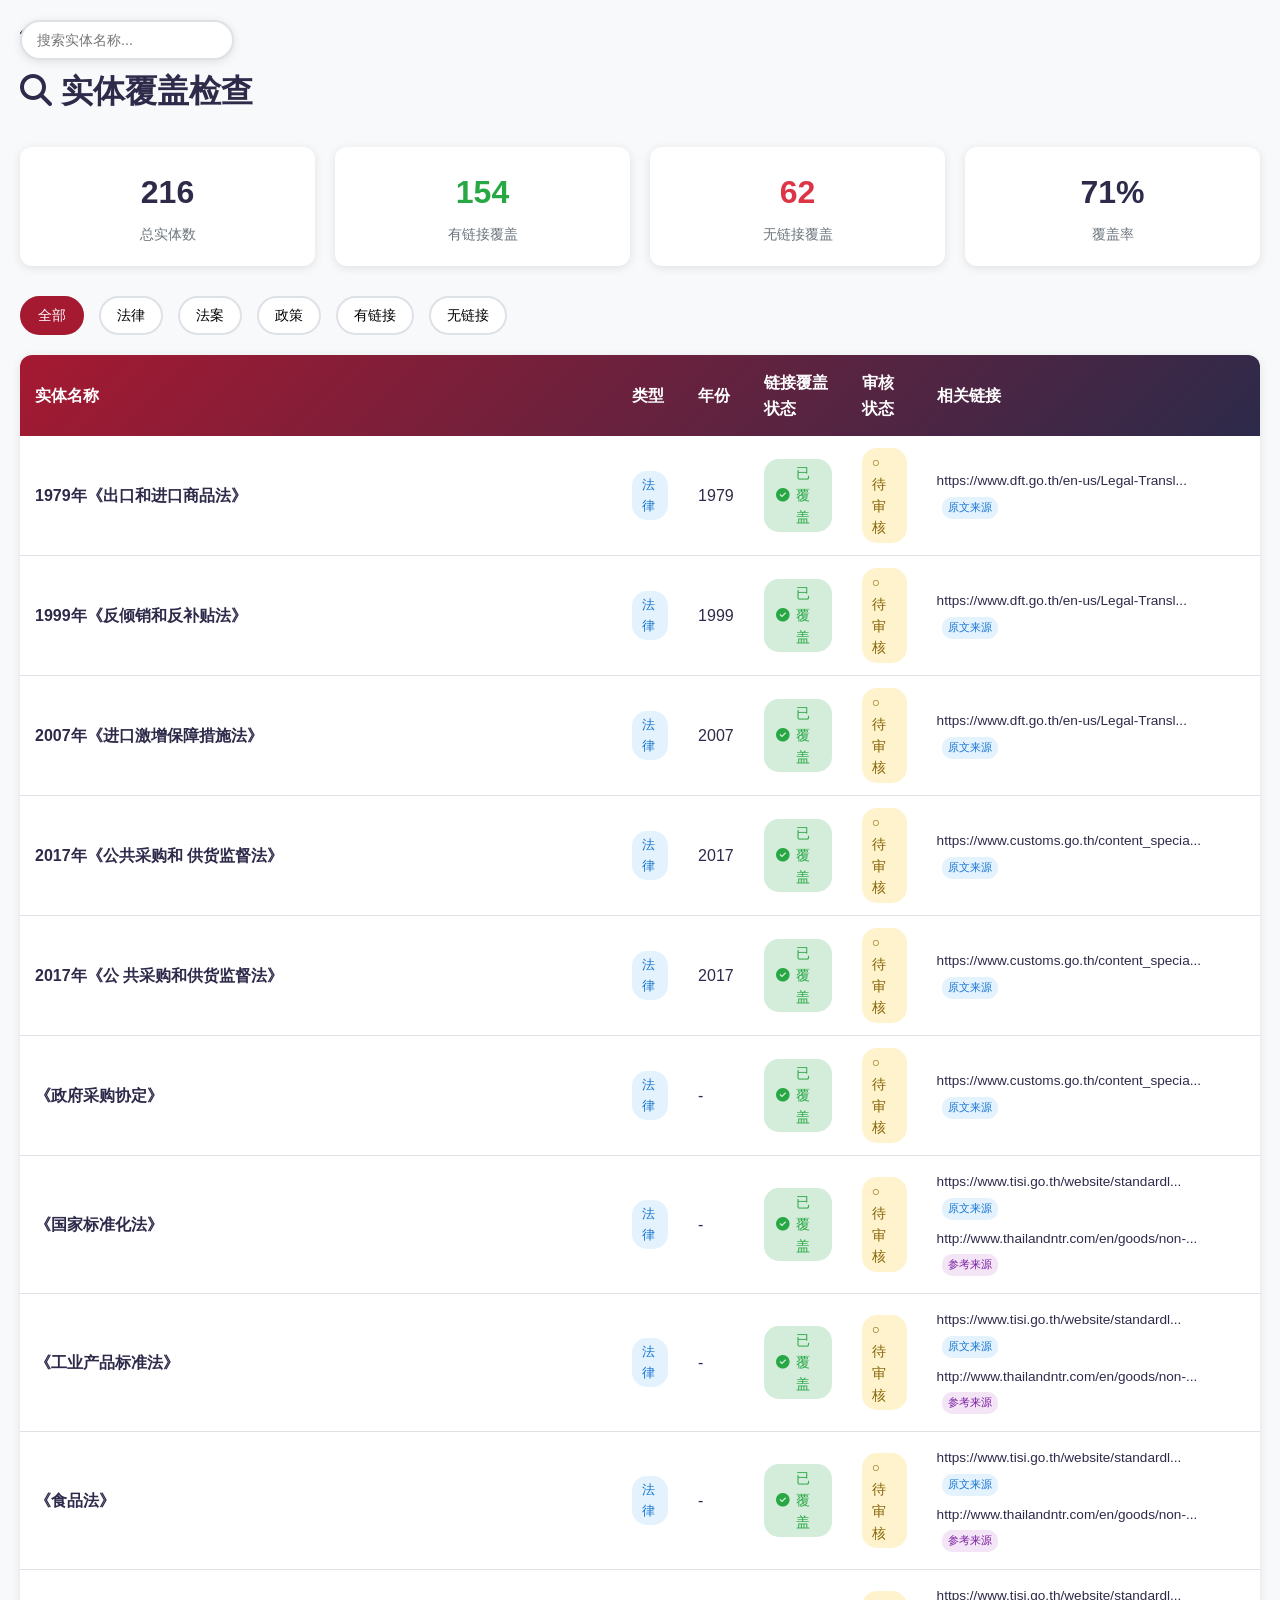
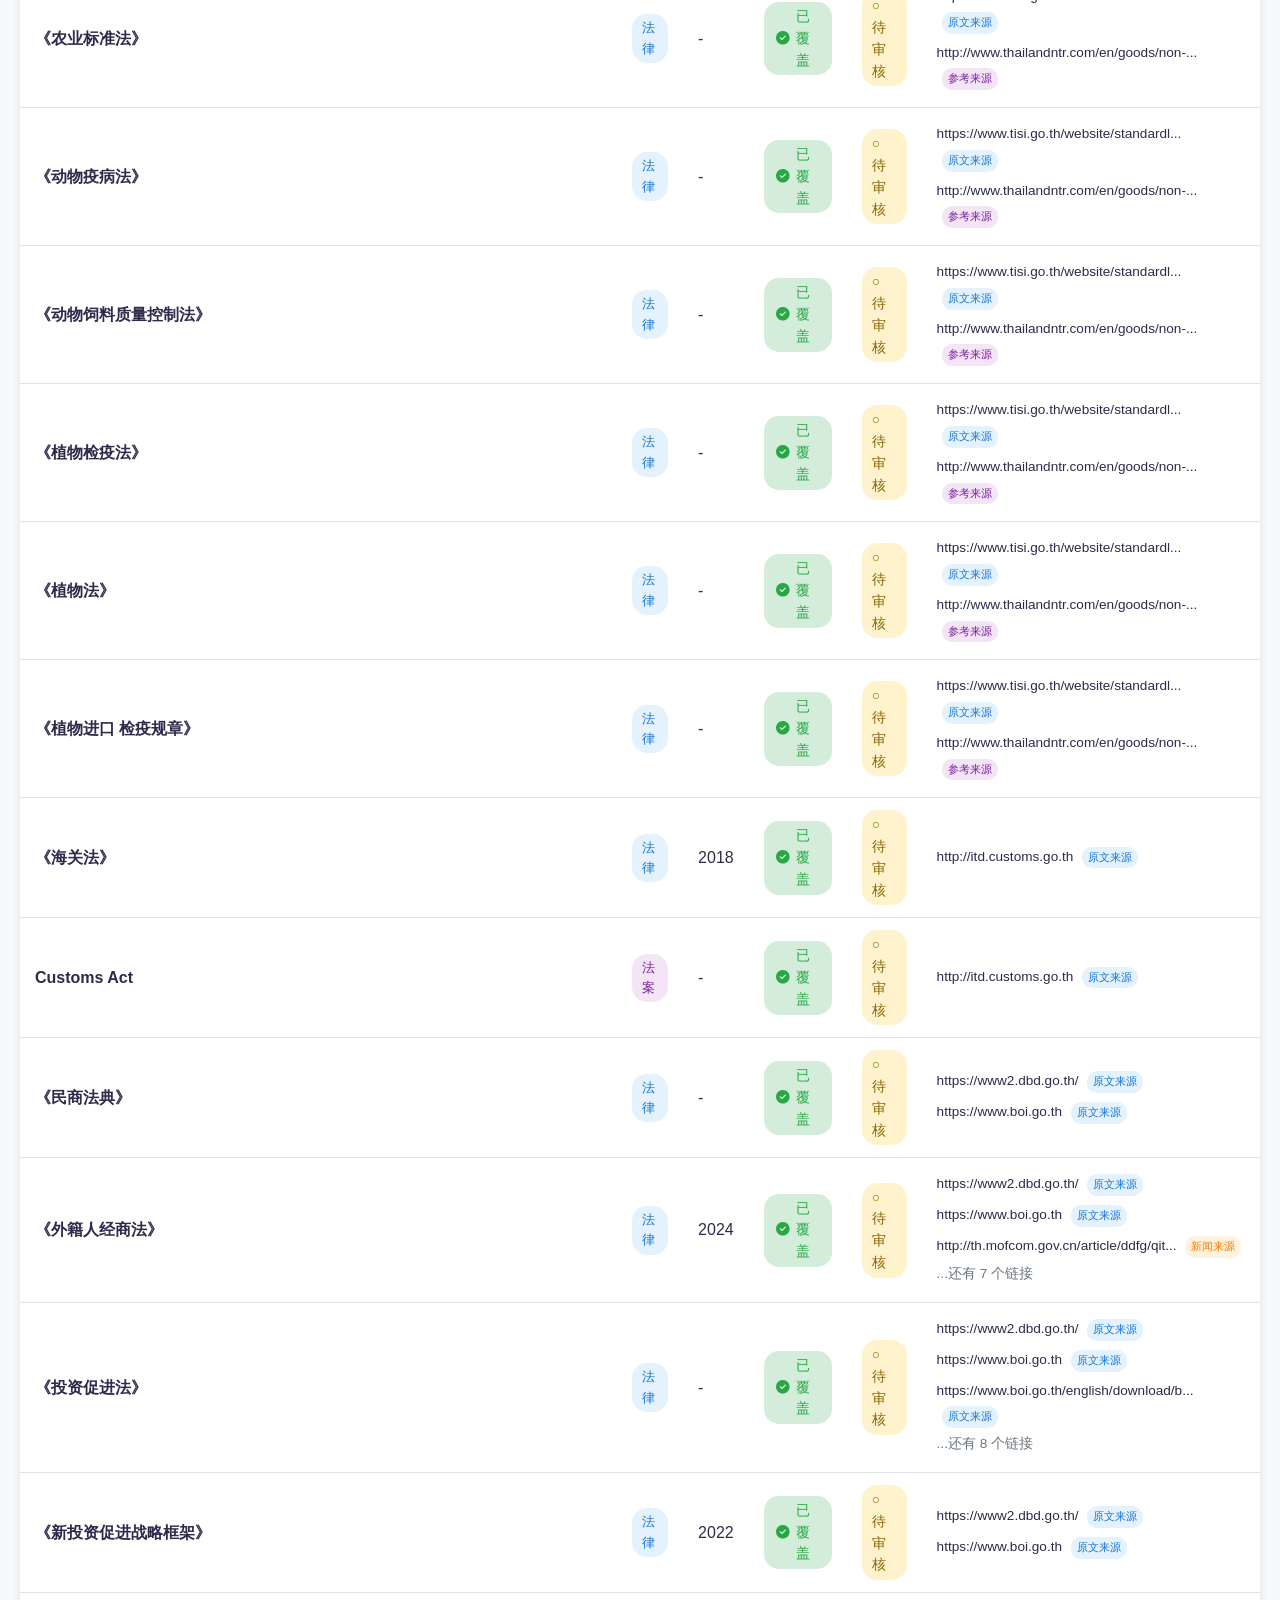
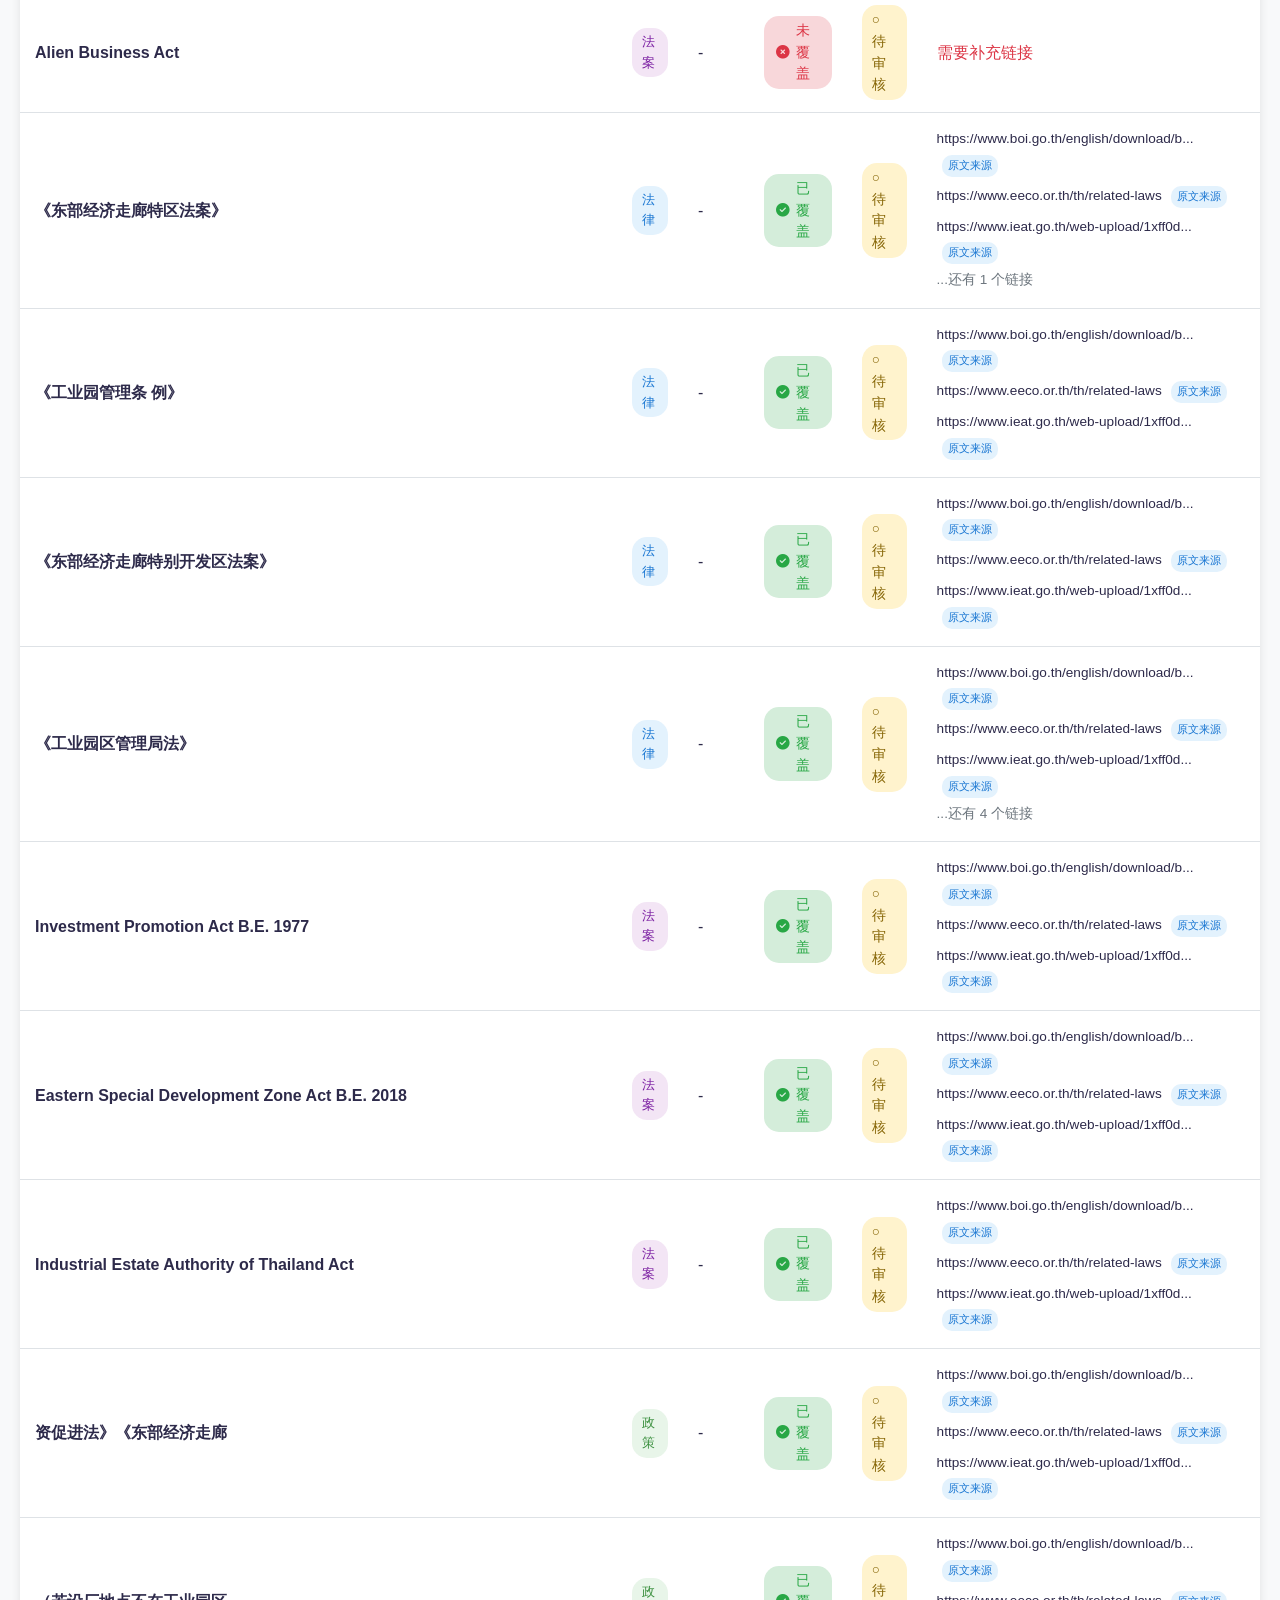
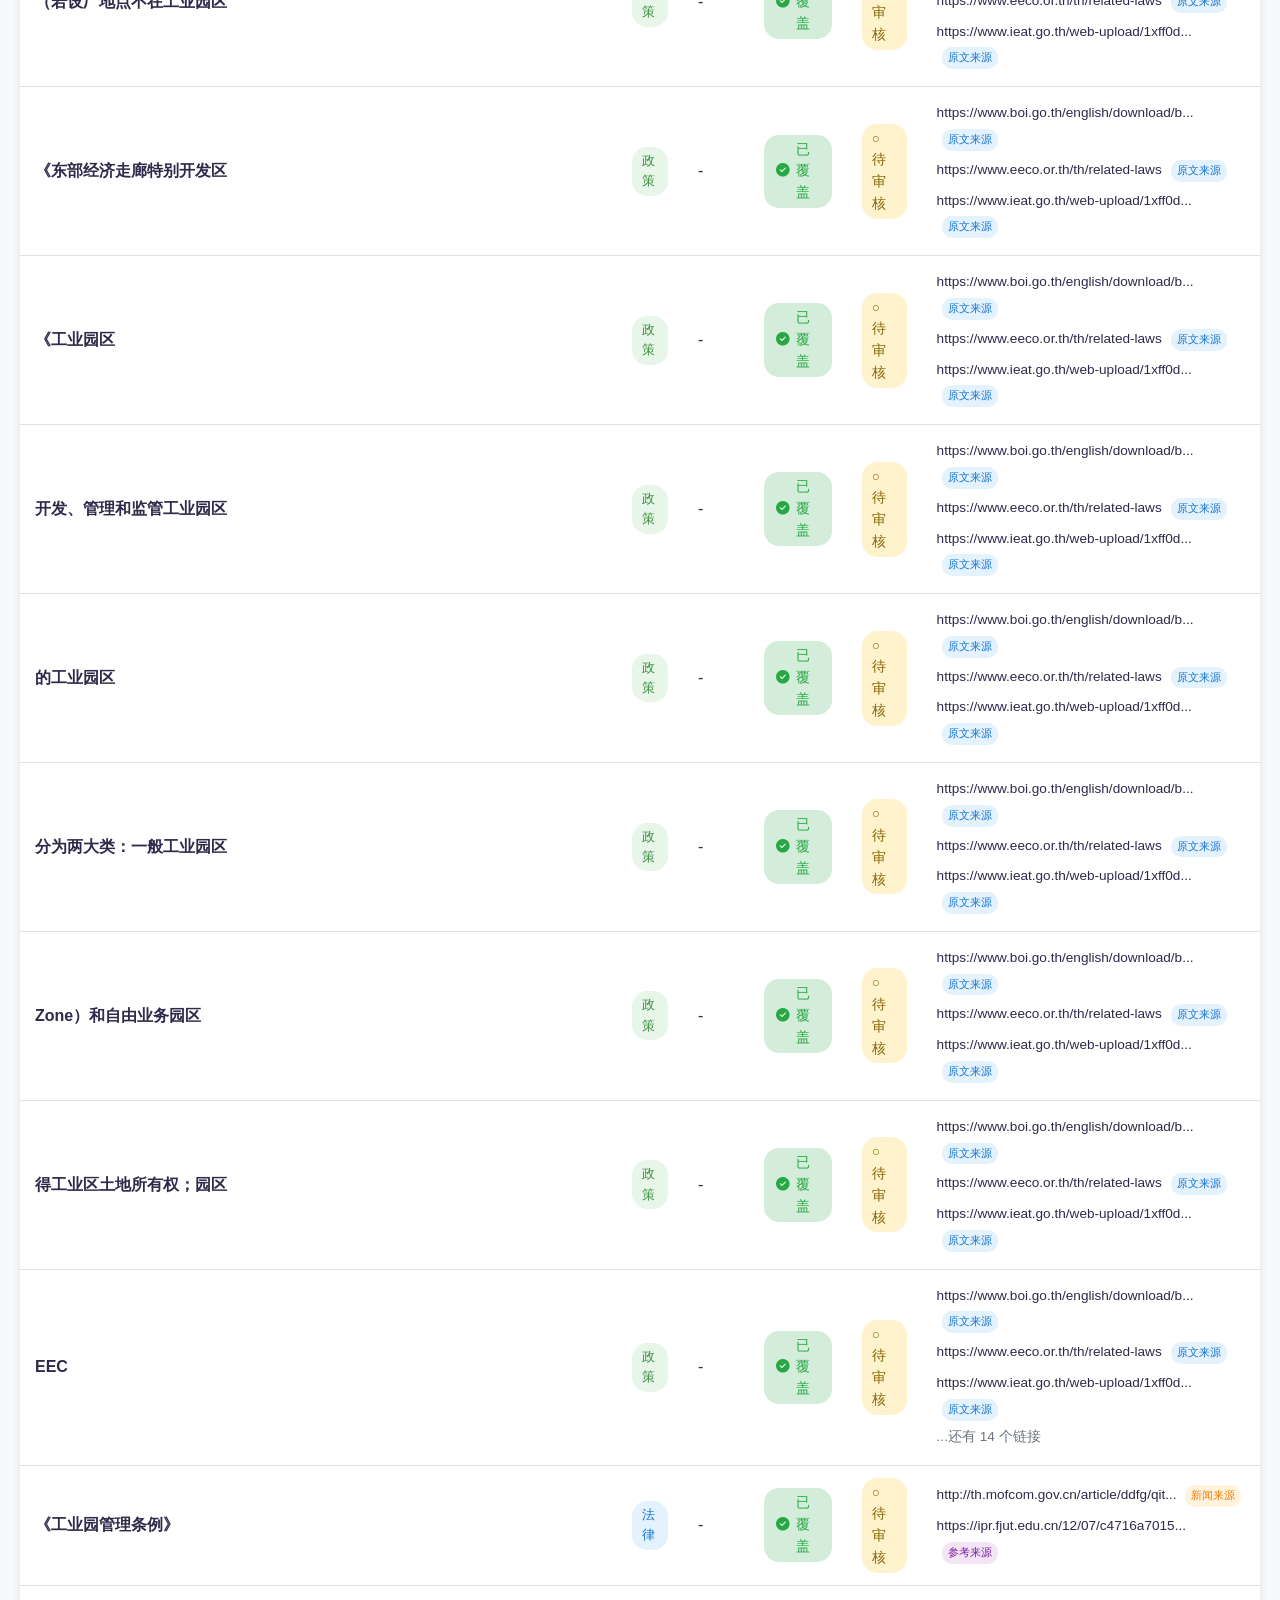
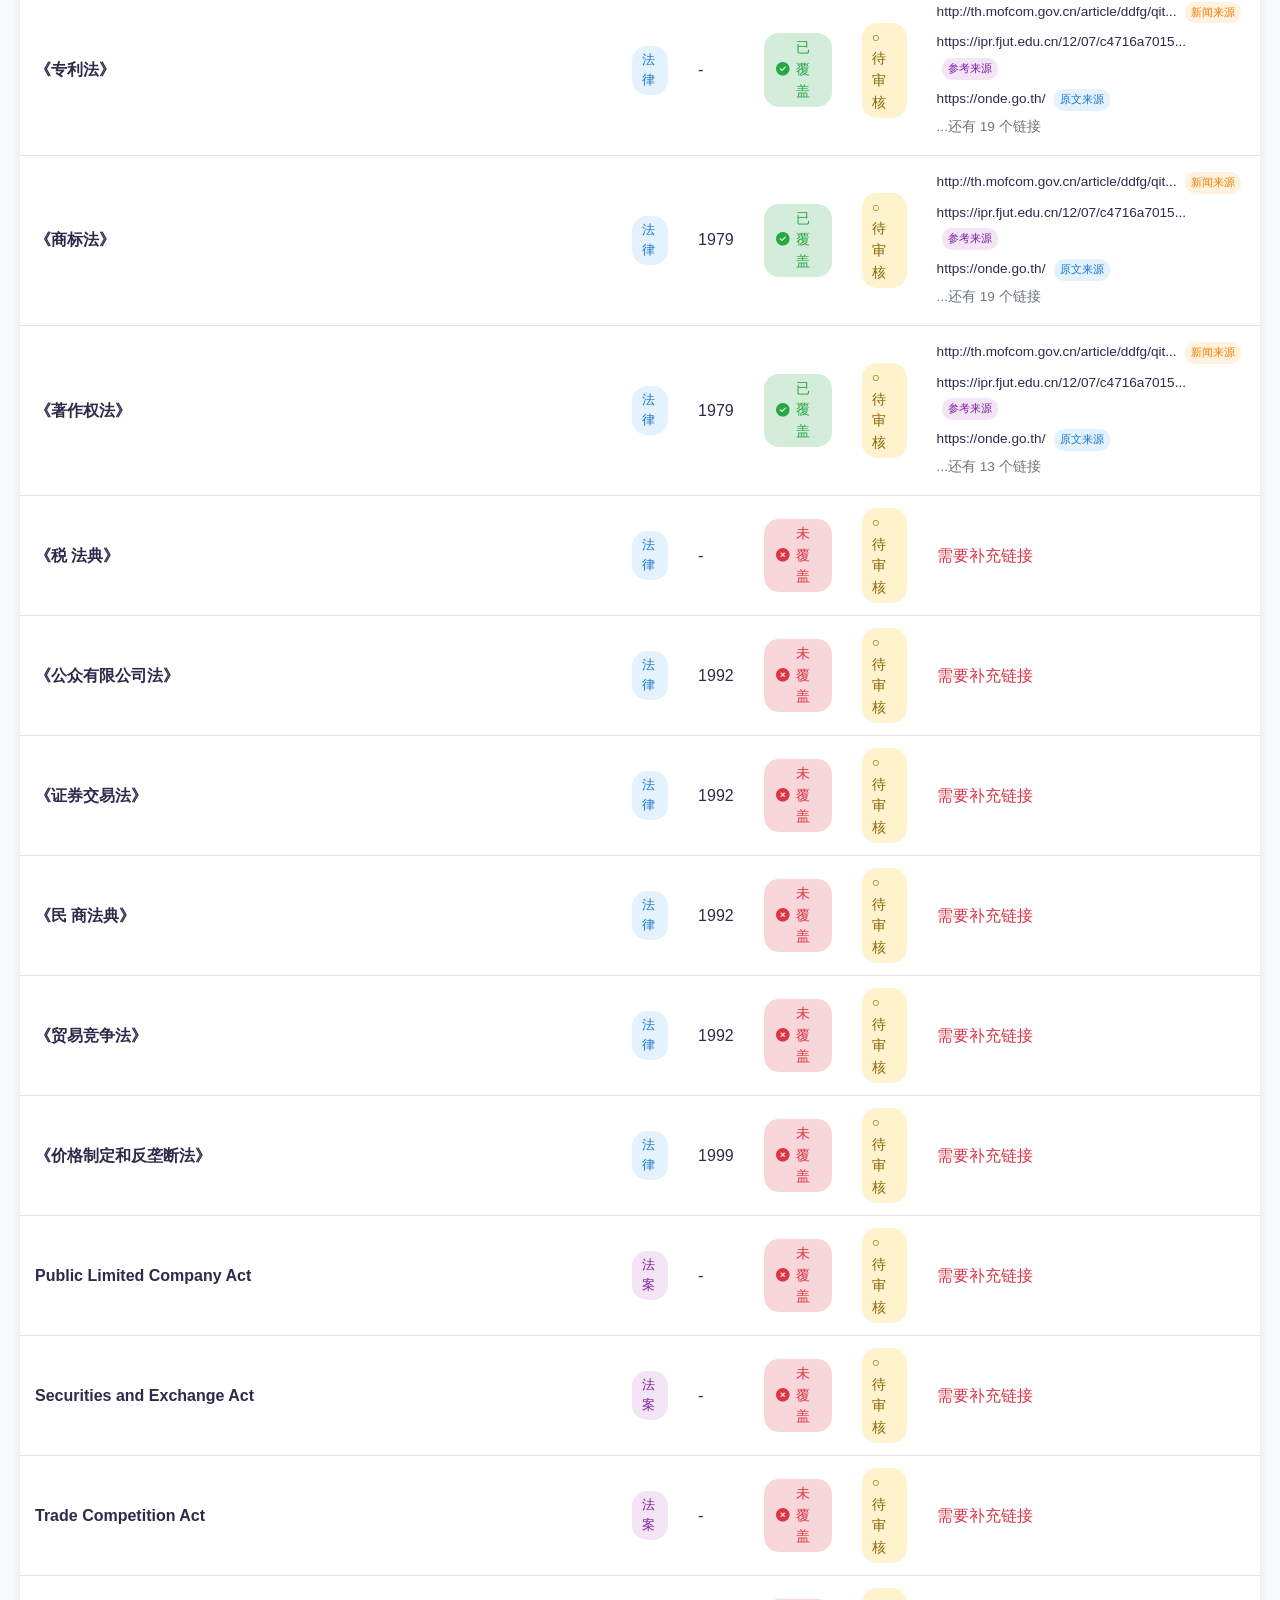
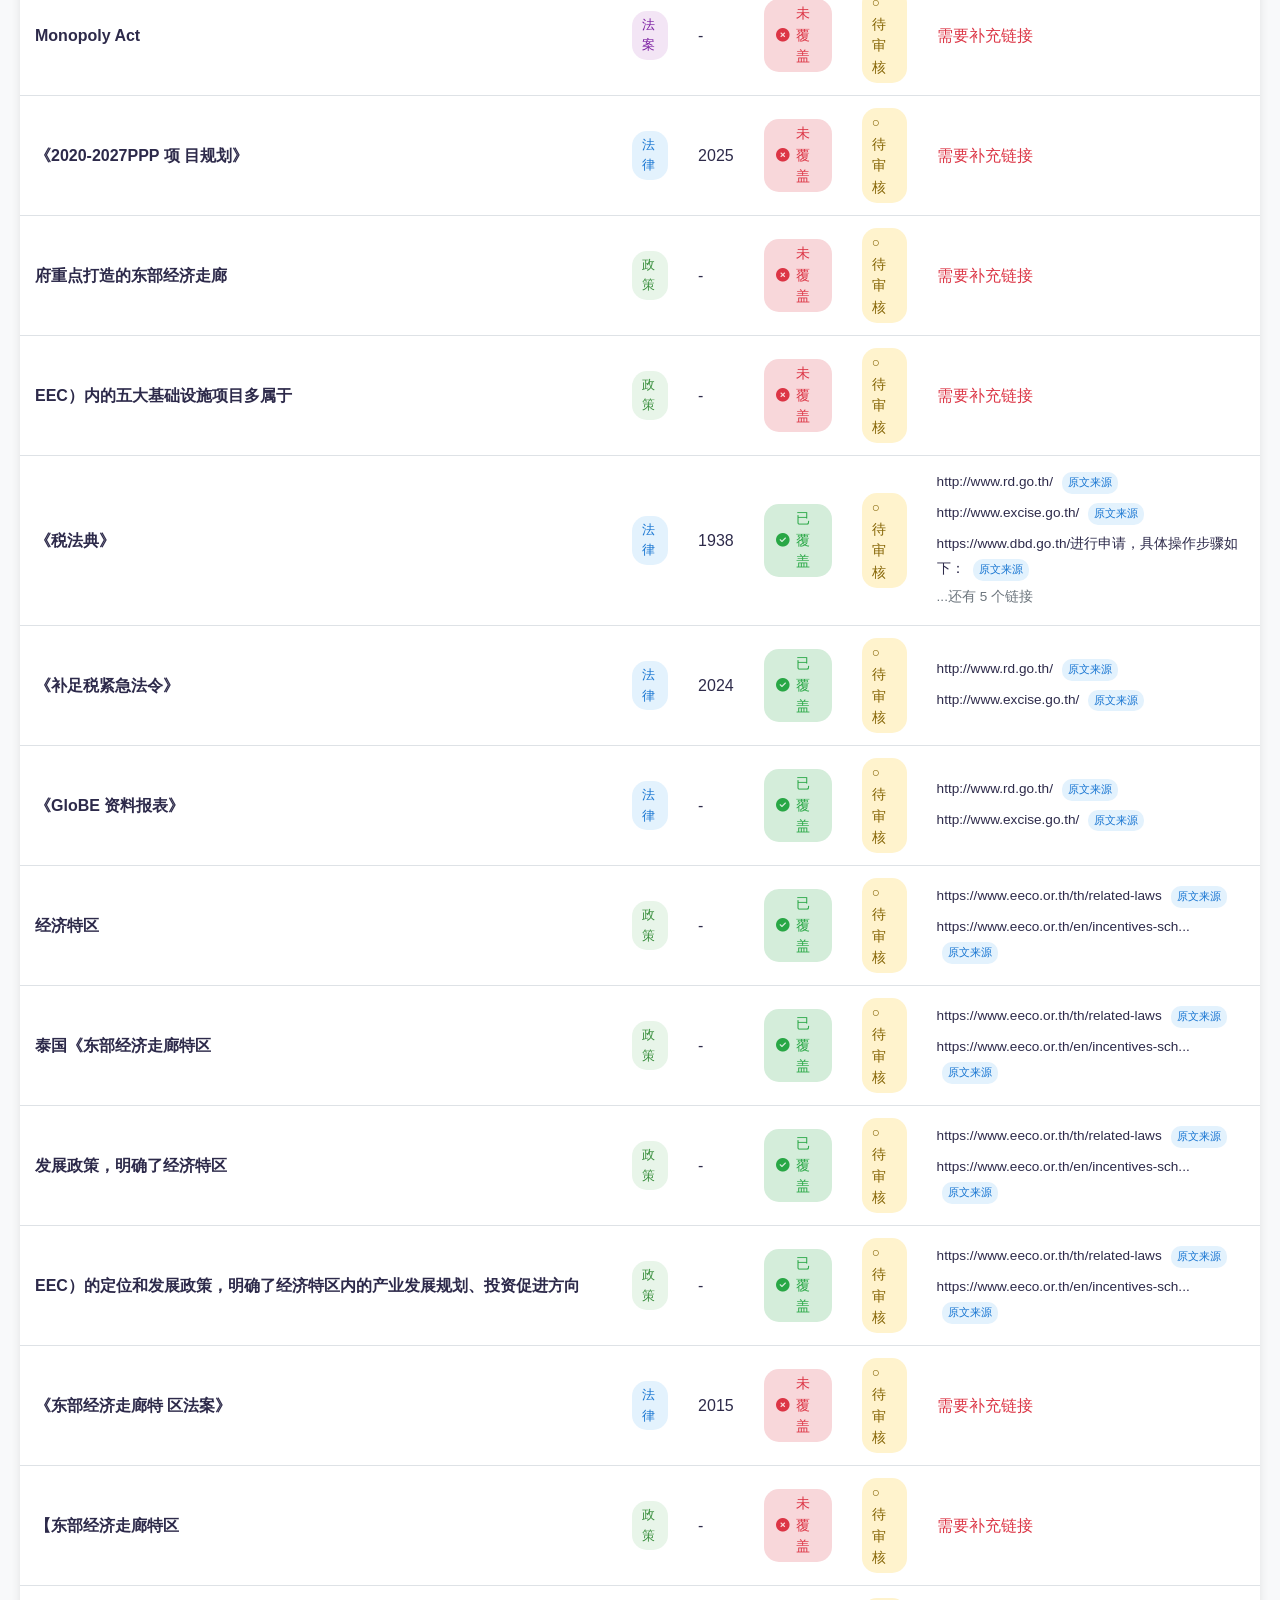
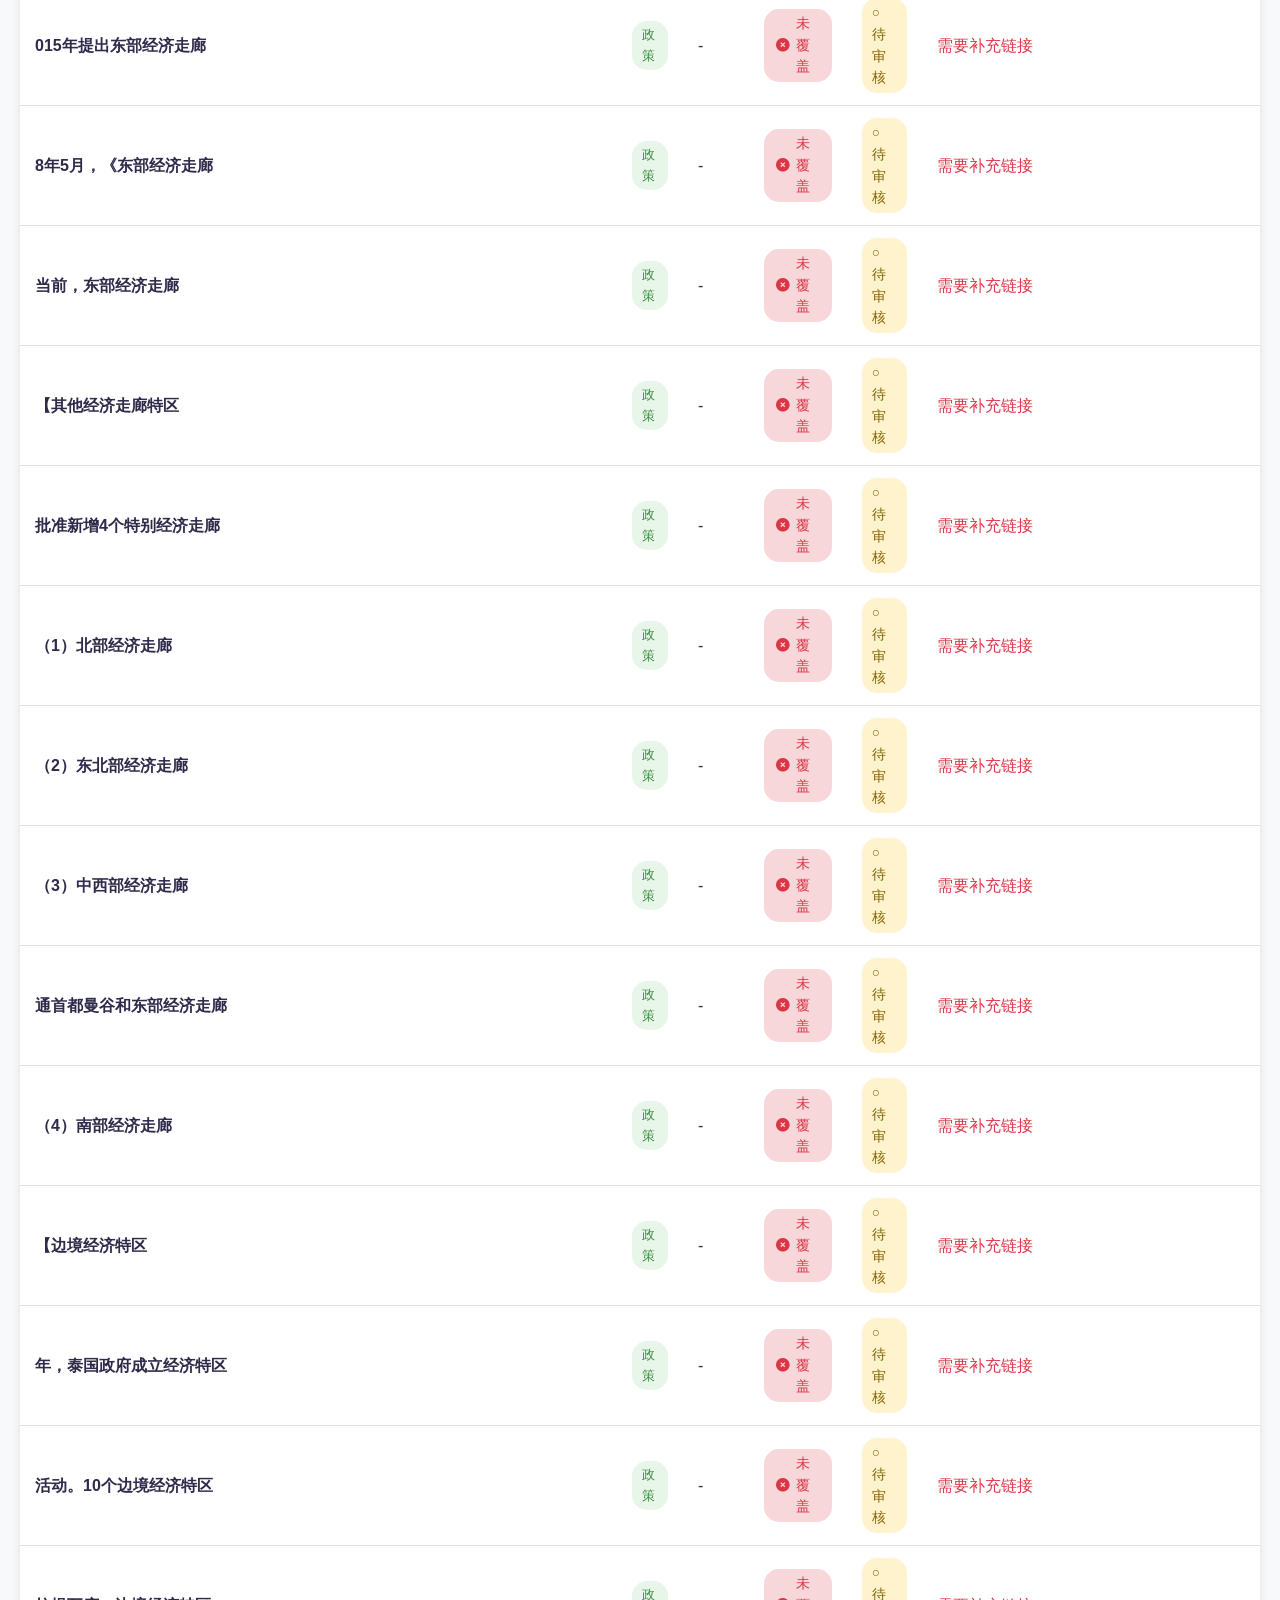
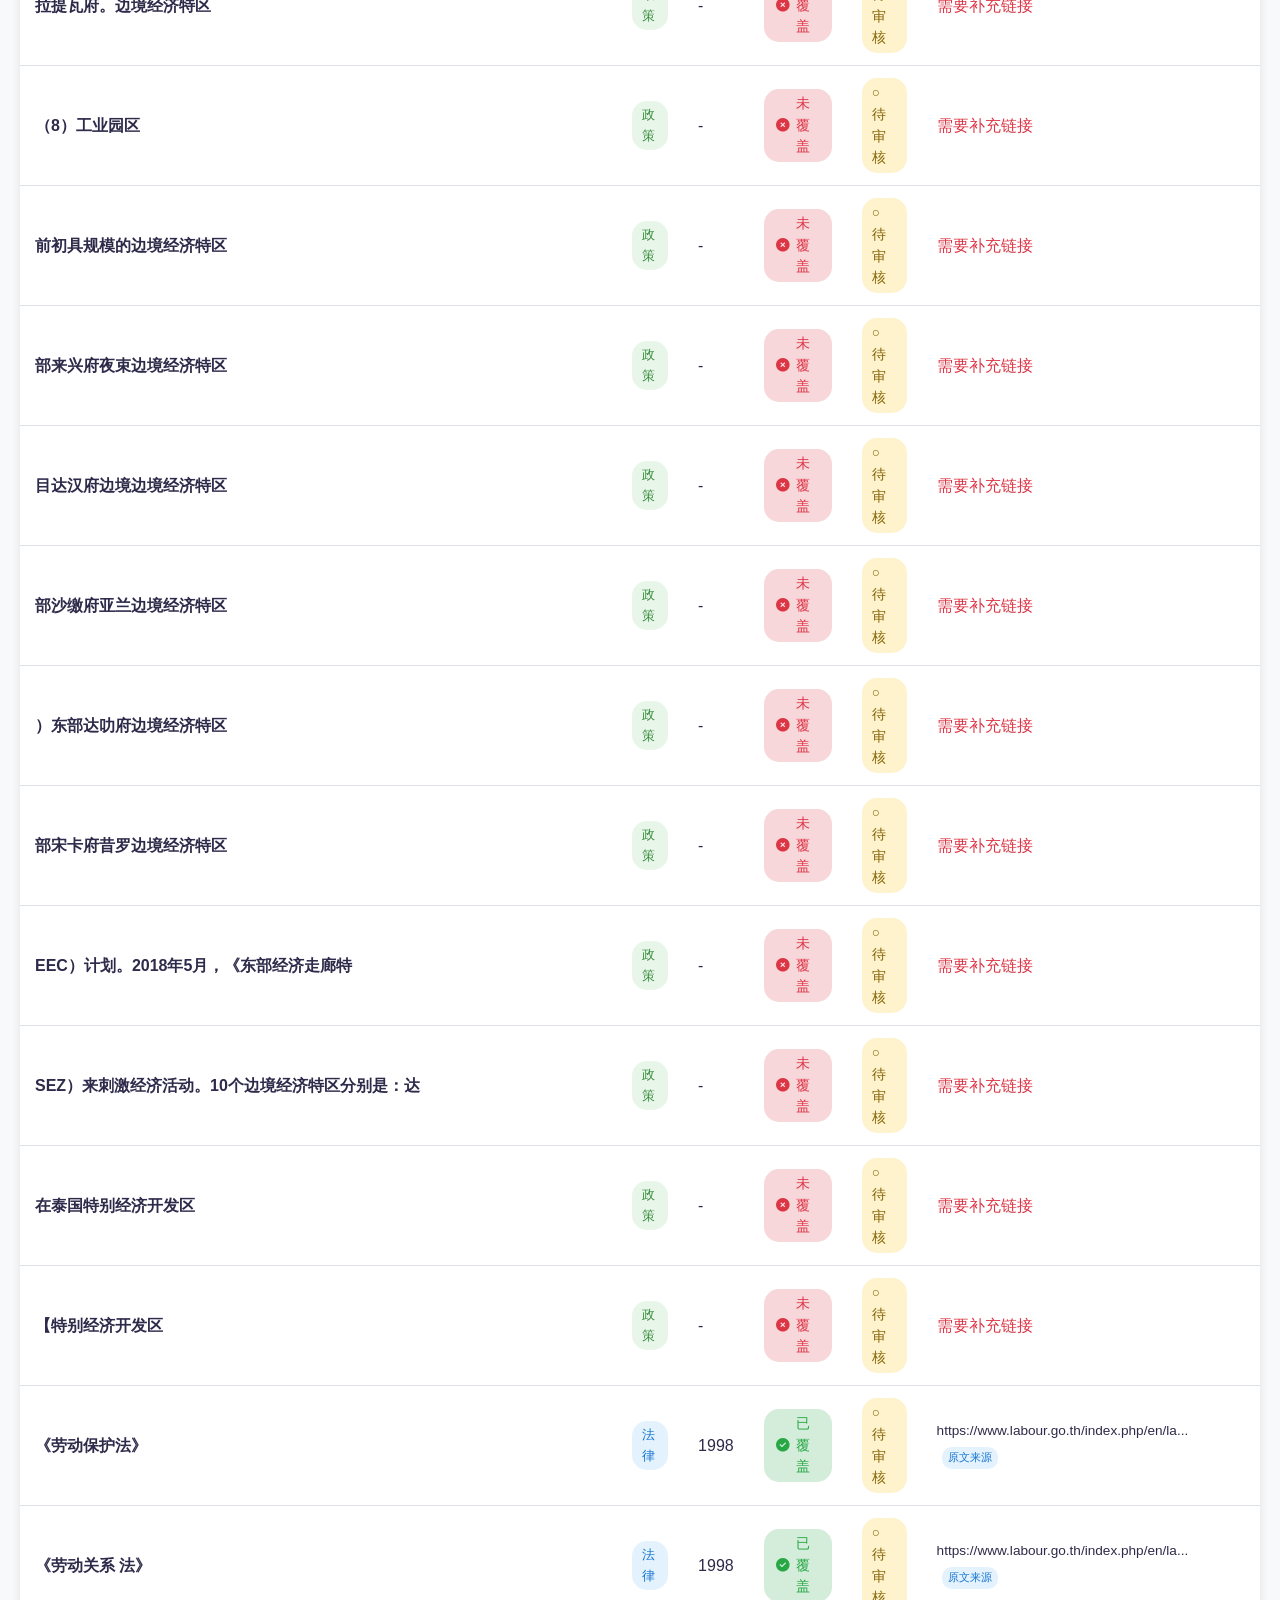
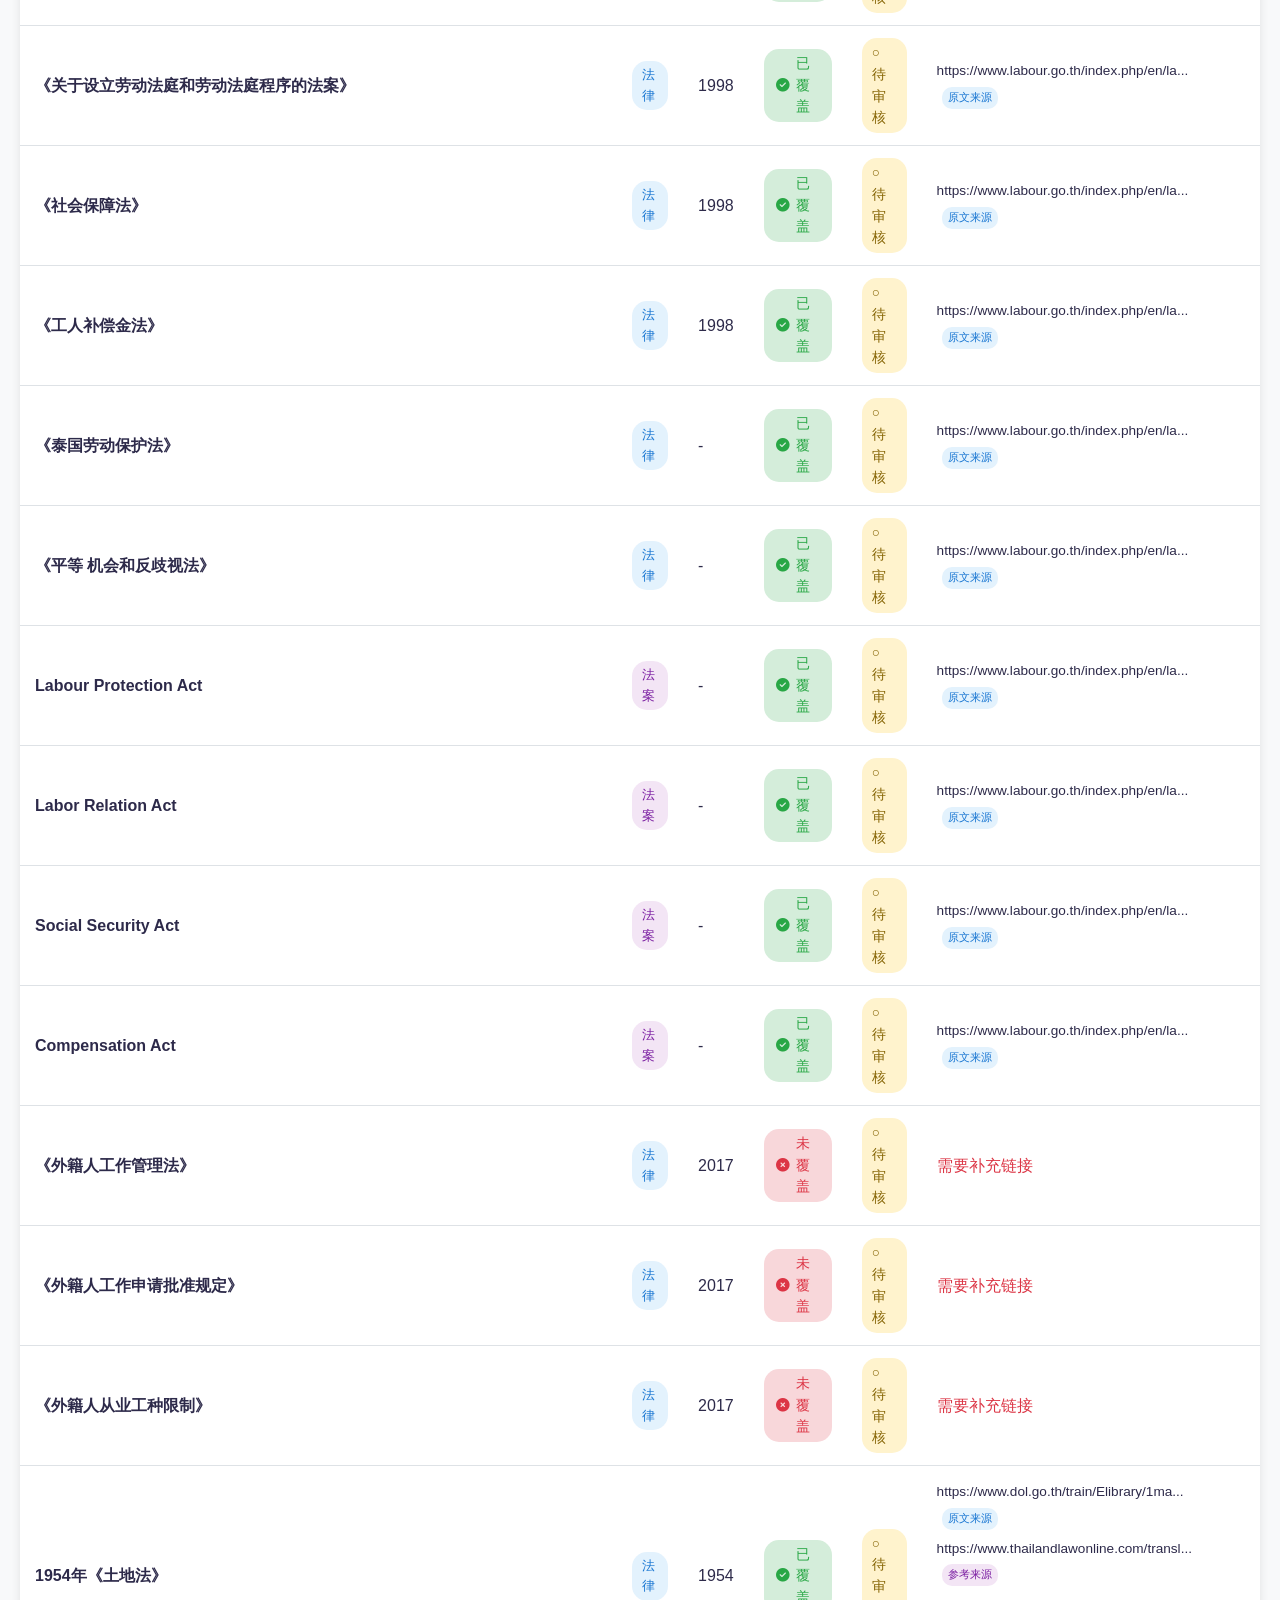
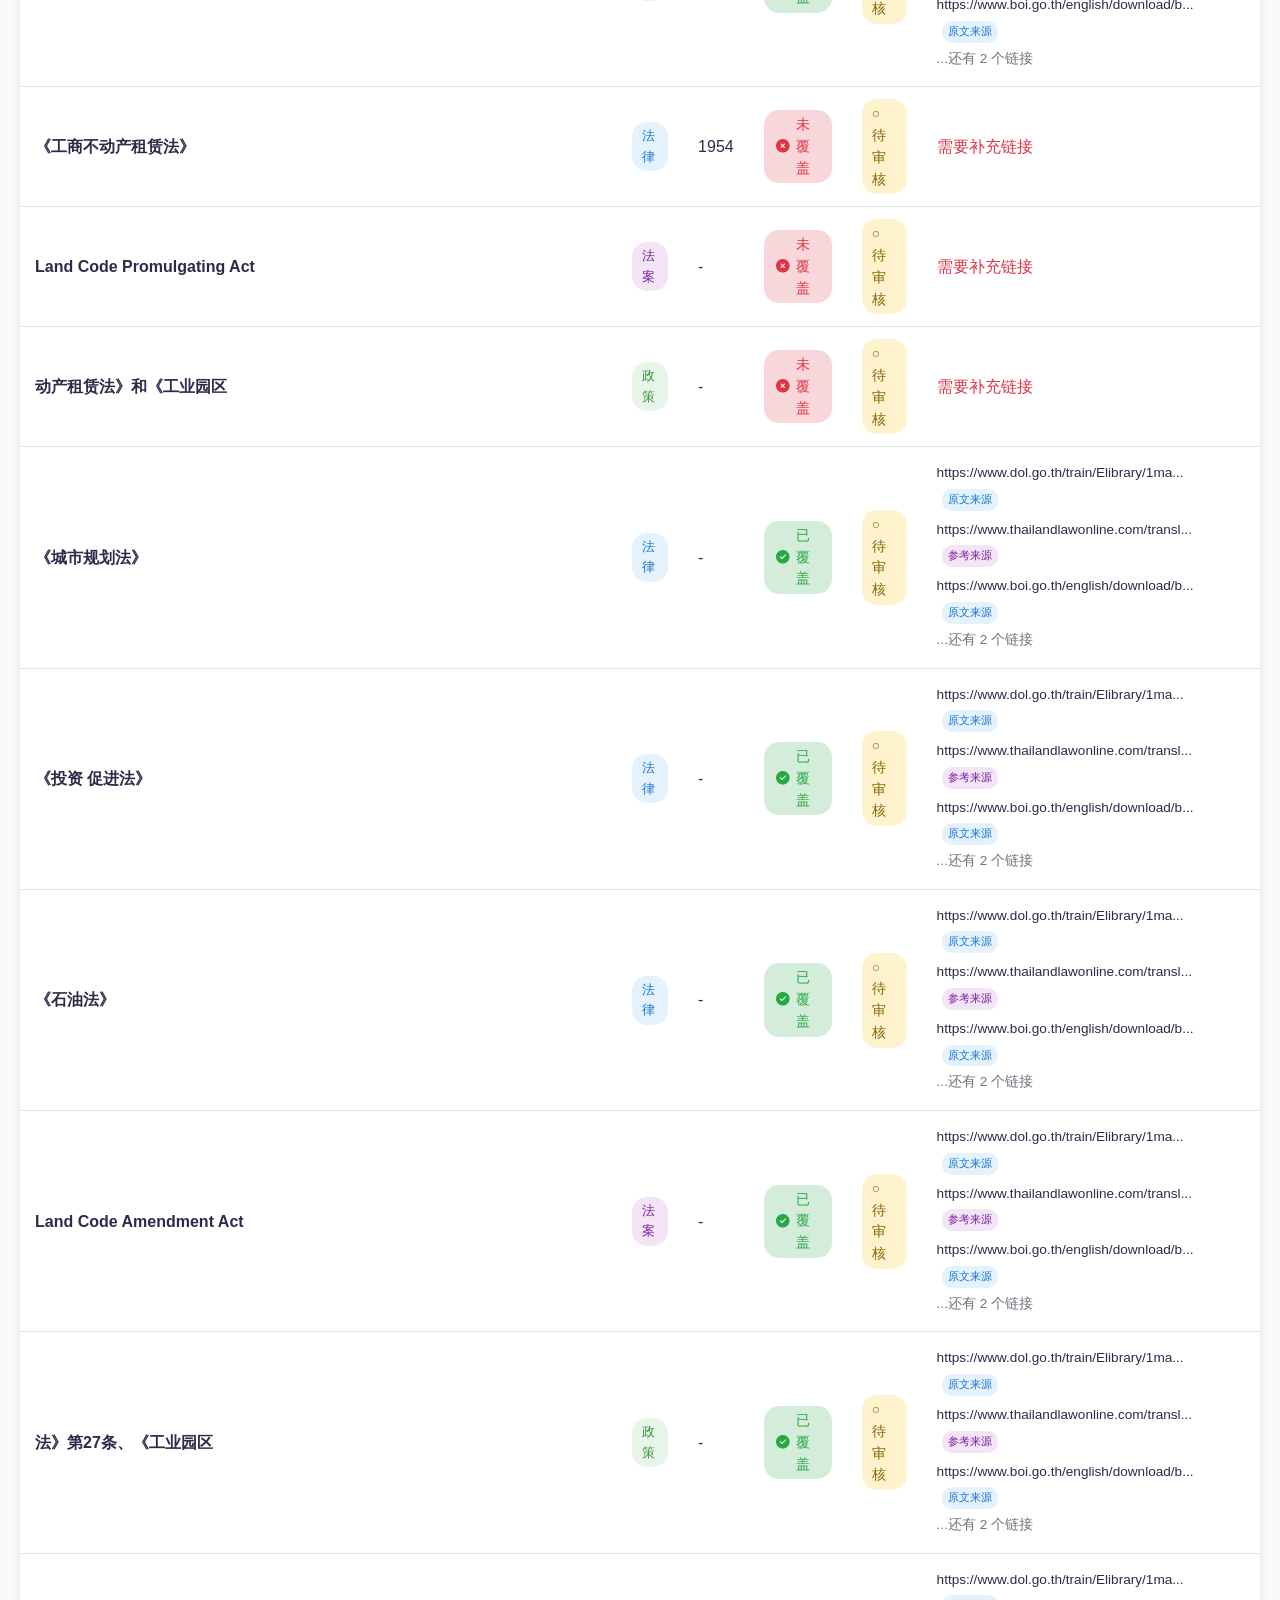
==== commit 0a8c5014: "feat: 添加数据联动，实体页面显示审核状态" ====
--- a/entities.html
+++ b/entities.html
@@ -138,6 +138,29 @@
         .link-badge.新闻来源 { background: #FFF3E0; color: #F57C00; }
         .link-badge.参考来源 { background: #F3E5F5; color: #7B1FA2; }
 
+
+        .review-status {
+            display: inline-block;
+            padding: 4px 10px;
+            border-radius: 15px;
+            font-size: 0.85rem;
+            font-weight: 500;
+        }
+
+        .review-status.pending {
+            background: #FFF3CD;
+            color: #856404;
+        }
+
+        .review-status.reviewed {
+            background: #D4EDDA;
+            color: #155724;
+        }
+
+        .review-status.need-more {
+            background: #F8D7DA;
+            color: #721C24;
+        }
         .filter-bar {
             display: flex;
             gap: 15px;
@@ -227,6 +250,7 @@
                     <th>类型</th>
                     <th>年份</th>
                     <th>链接覆盖状态</th>
+                    <th>审核状态</th>
                     <th>相关链接</th>
                 </tr>
             </thead>
@@ -237,11 +261,13 @@
     </div>
 
     <script src="data.js"></script>
+    <script src="shared-data.js"></script>
     <script>
         // 实体覆盖检查逻辑
         class EntityCoverageChecker {
             constructor(data) {
                 this.data = data;
+                this.dataManager = window.reviewDataManager;
                 this.entities = this.processEntities();
                 this.init();
             }
@@ -334,7 +360,15 @@
                     );
                 }
 
-                tbody.innerHTML = filtered.map(entity => `
+                tbody.innerHTML = filtered.map(entity => {
+                    // 获取实体所在section的审核状态
+                    let sectionStatus = 'pending';
+                    if (entity.sections && entity.sections.length > 0) {
+                        const sectionId = `section_${entity.sections[0].replace('.', '_')}`;
+                        sectionStatus = this.dataManager.getStatus(sectionId);
+                    }
+
+                    return `
                     <tr>
                         <td><strong>${entity.name}</strong></td>
                         <td><span class="entity-type ${entity.type}">${entity.type}</span></td>
@@ -343,6 +377,11 @@
                             <span class="coverage-status ${entity.links.length > 0 ? 'covered' : 'uncovered'}">
                                 <i class="fas fa-${entity.links.length > 0 ? 'check-circle' : 'times-circle'}"></i>
                                 ${entity.links.length > 0 ? '已覆盖' : '未覆盖'}
+                            </span>
+                        </td>
+                        <td>
+                            <span class="review-status ${sectionStatus}">
+                                ${sectionStatus === 'reviewed' ? '✓ 已审核' : sectionStatus === 'need-more' ? '✗ 需补充' : '○ 待审核'}
                             </span>
                         </td>
                         <td>
@@ -361,7 +400,8 @@
                             ` : '<span style="color: var(--status-need-more);">需要补充链接</span>'}
                         </td>
                     </tr>
-                `).join('');
+                    `;
+                }).join('');
             }
 
             bindEvents() {
--- a/styles.css
+++ b/styles.css
@@ -404,6 +404,53 @@
     border-left: 3px solid var(--thai-gold);
 }
 
+.link-meta {
+    display: flex;
+    gap: 8px;
+    margin-top: 8px;
+    flex-wrap: wrap;
+}
+
+.link-badge {
+    display: inline-block;
+    padding: 3px 10px;
+    border-radius: 12px;
+    font-size: 0.75rem;
+    font-weight: 500;
+}
+
+/* 来源类型样式 */
+.link-badge.source-original {
+    background: #D4EDDA;
+    color: #155724;
+}
+
+.link-badge.source-news {
+    background: #FFF3CD;
+    color: #856404;
+}
+
+.link-badge.source-reference {
+    background: #D1ECF1;
+    color: #0C5460;
+}
+
+/* 内容类型样式 */
+.link-badge.content-policy {
+    background: #E8DAEF;
+    color: #6C3483;
+}
+
+.link-badge.content-news {
+    background: #FADBD8;
+    color: #922B21;
+}
+
+.link-badge.content-data {
+    background: #D5F5E3;
+    color: #1E8449;
+}
+
 .link-actions {
     display: flex;
     gap: 8px;
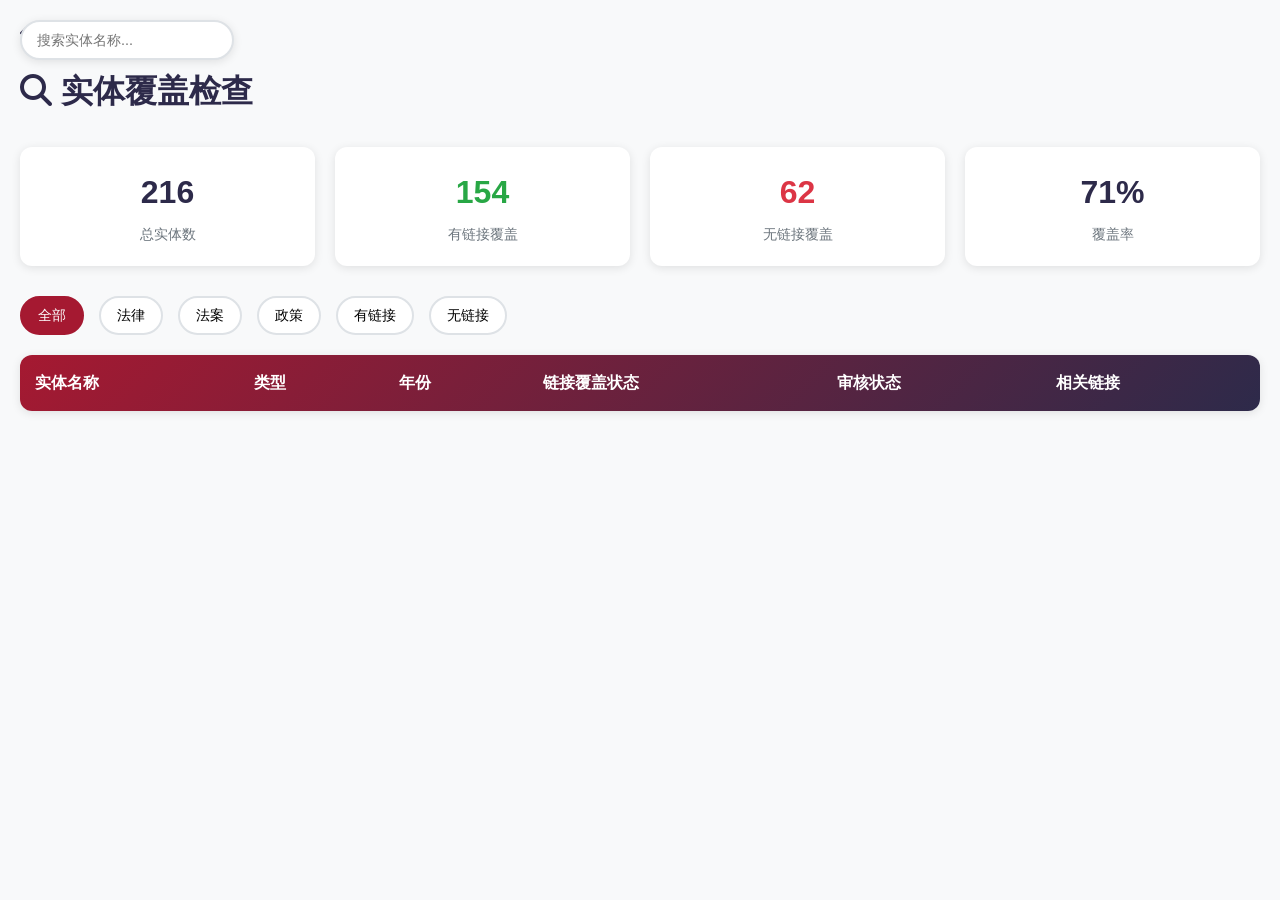
==== commit 04cf95d2: "feat: 改为XML数据结构，添加XML导出/导入功能" ====
--- a/entities.html
+++ b/entities.html
@@ -261,13 +261,13 @@
     </div>
 
     <script src="data.js"></script>
-    <script src="shared-data.js"></script>
+    <script src="xml-data-manager.js"></script>
     <script>
         // 实体覆盖检查逻辑
         class EntityCoverageChecker {
             constructor(data) {
                 this.data = data;
-                this.dataManager = window.reviewDataManager;
+                this.dataManager = window.xmlDataManager;
                 this.entities = this.processEntities();
                 this.init();
             }
